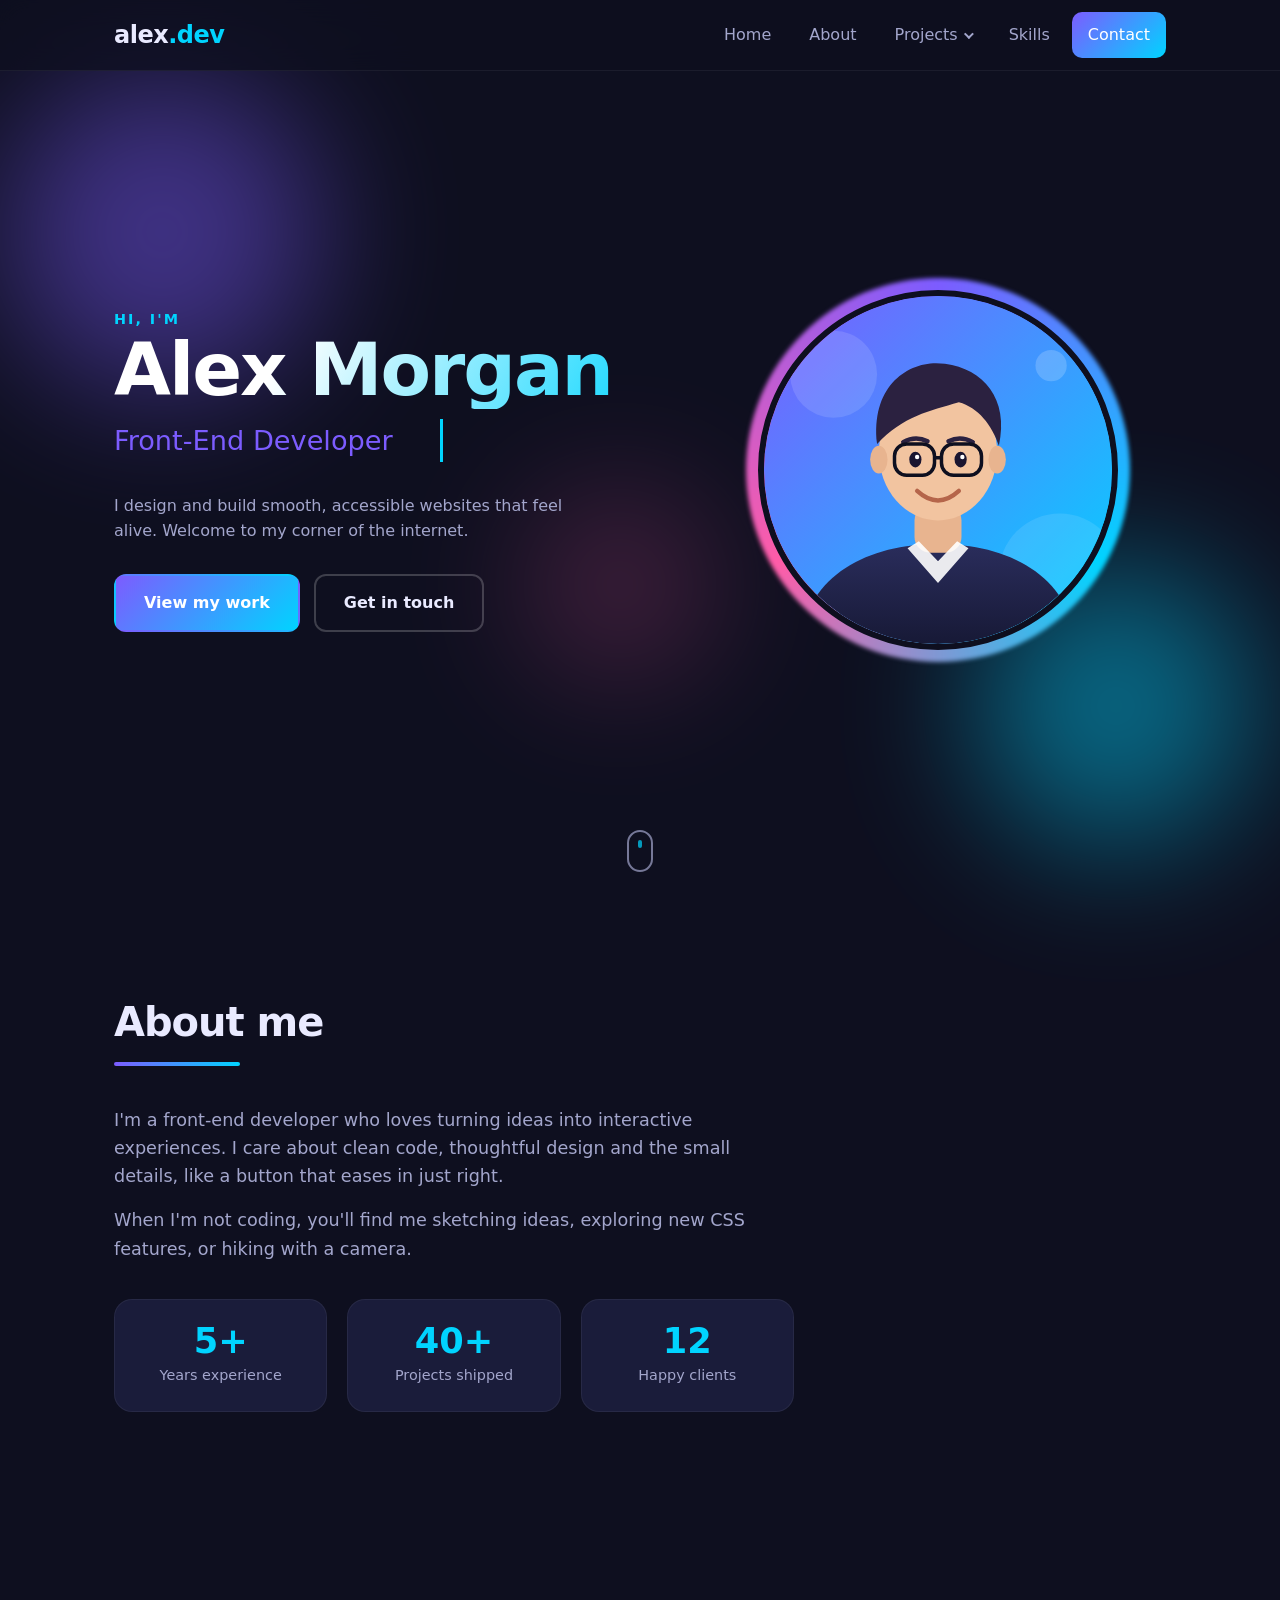
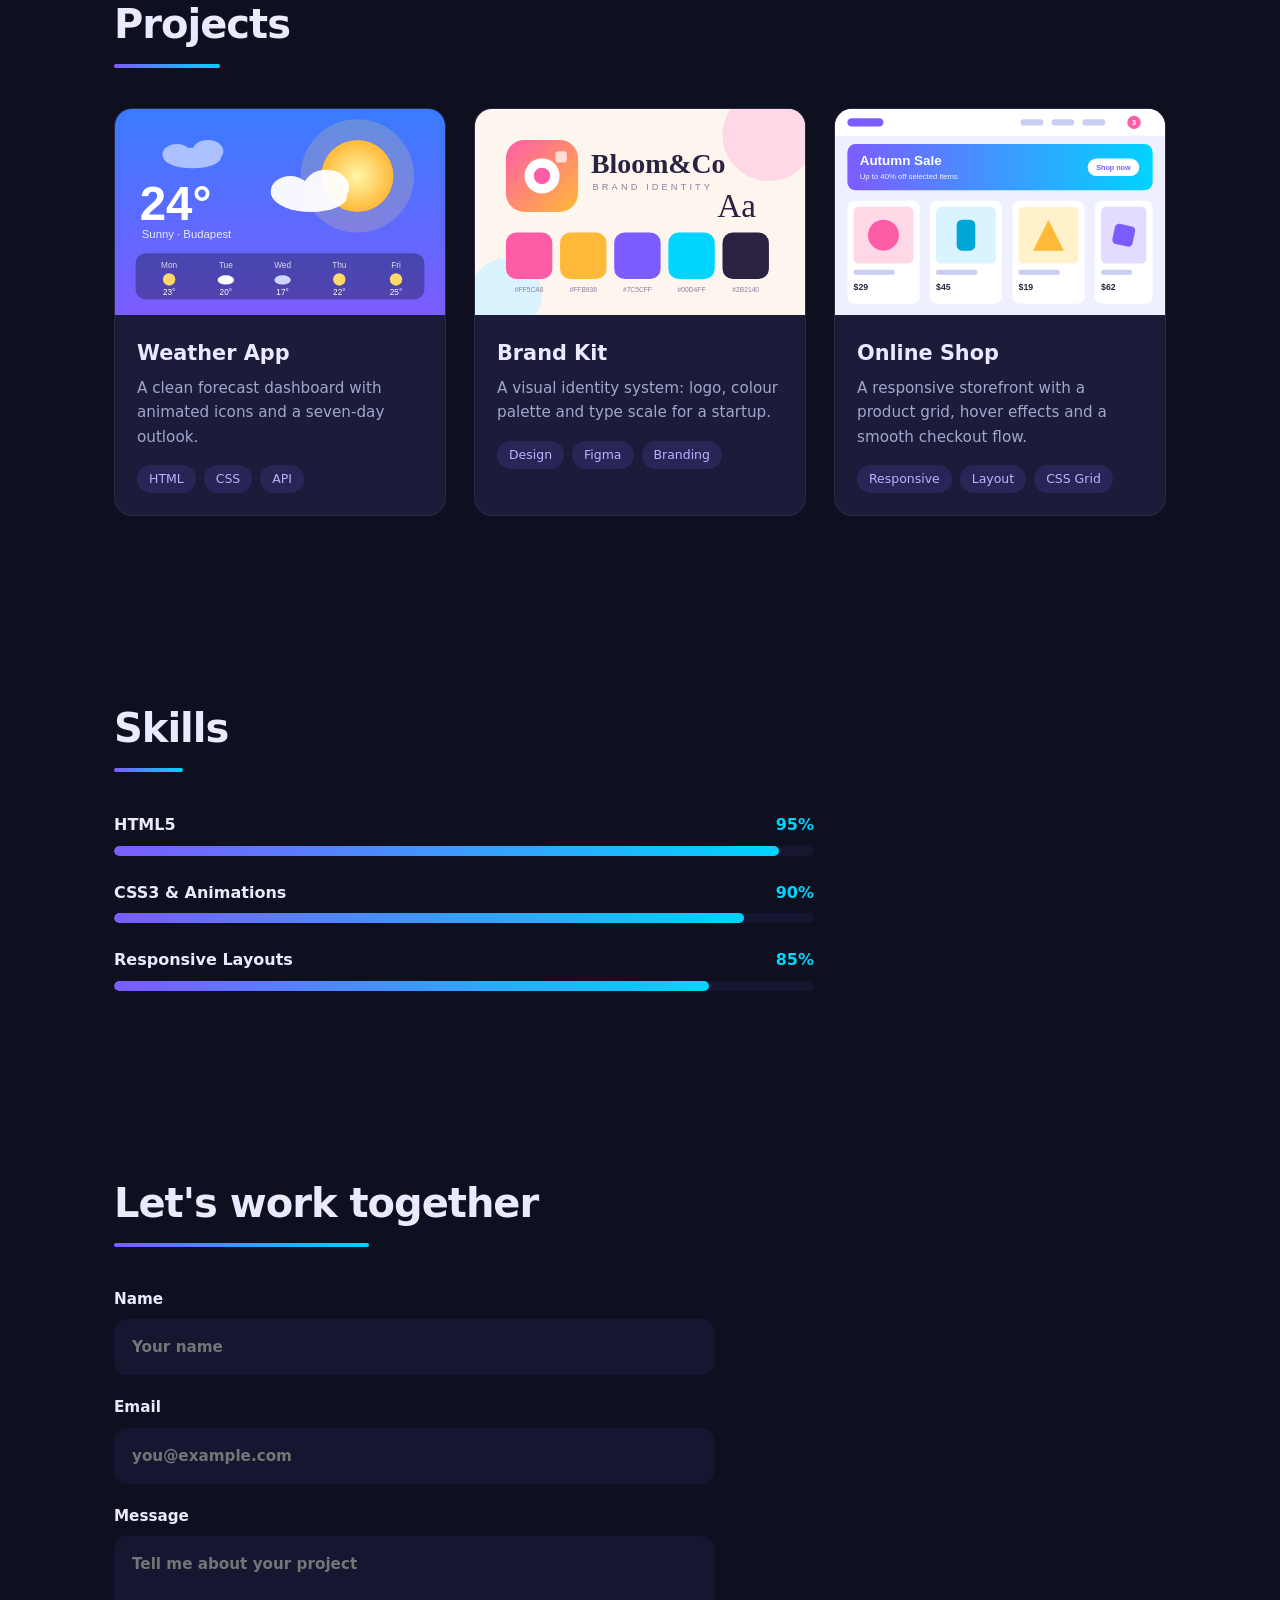
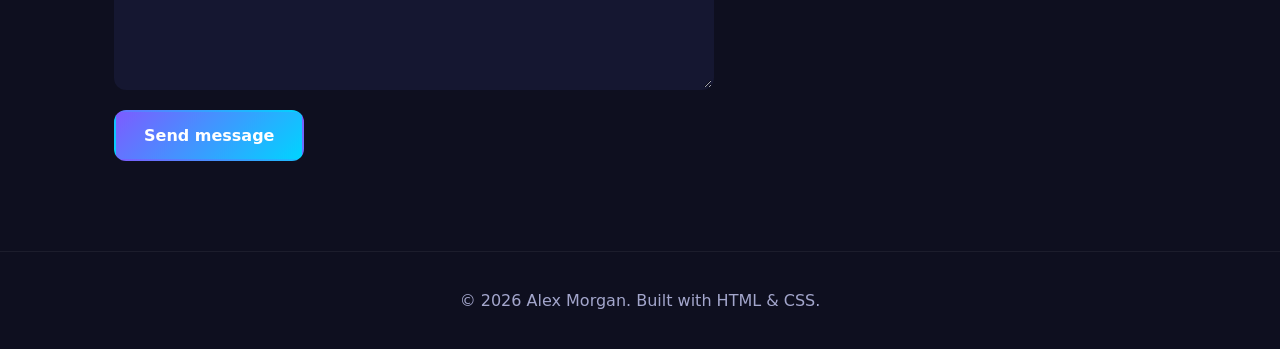
==== hackathoon_2026/index.html @ a3c5af73 "hackathon_2026" ====
<!DOCTYPE html>
<html lang="en">
<head>
  <meta charset="UTF-8">
  <meta name="viewport" content="width=device-width, initial-scale=1.0">
  <title>Alex Morgan | Portfolio</title>
  <meta name="description" content="Personal portfolio of Alex Morgan, front-end developer and designer.">
  <link rel="stylesheet" href="style.css">
</head>
<body>

  <!-- ===== NAVIGATION ===== -->
  <header class="site-header">
    <nav class="navbar" aria-label="Main navigation">
      <a href="#home" class="logo">alex<span>.dev</span></a>

      <!-- Mobile menu toggle (pure CSS, no JavaScript) -->
      <input type="checkbox" id="nav-toggle" class="nav-toggle" aria-label="Toggle menu">
      <label for="nav-toggle" class="burger" aria-hidden="true">
        <span></span><span></span><span></span>
      </label>

      <ul class="menu">
        <li><a href="#home">Home</a></li>
        <li><a href="#about">About</a></li>

        <!-- Dropdown -->
        <li class="dropdown">
          <a href="#projects" class="dropdown-toggle" aria-haspopup="true">Projects <span class="caret"></span></a>
          <ul class="submenu">
            <li><a href="#project-weather">Weather App</a></li>
            <li><a href="#project-brand">Brand Kit</a></li>
            <li><a href="#project-shop">Online Shop</a></li>
          </ul>
        </li>

        <li><a href="#skills">Skills</a></li>
        <li><a href="#contact" class="btn-nav">Contact</a></li>
      </ul>
    </nav>
  </header>

  <main>

    <!-- ===== HERO ===== -->
    <section id="home" class="hero">
      <div class="blob blob-1"></div>
      <div class="blob blob-2"></div>
      <div class="blob blob-3"></div>

      <div class="hero-text">
        <p class="hello">Hi, I'm</p>
        <h1>Alex Morgan</h1>
        <h2><span class="typing">Front-End Developer</span></h2>
        <p class="lead">I design and build smooth, accessible websites that feel alive. Welcome to my corner of the internet.</p>
        <div class="hero-buttons">
          <a href="#projects" class="btn btn-primary">View my work</a>
          <a href="#contact" class="btn btn-ghost">Get in touch</a>
        </div>
      </div>

      <div class="hero-image">
        <div class="ring"></div>
        <img src="[data-uri]" alt="Illustrated portrait of Alex Morgan" width="360" height="360">
      </div>

      <a href="#about" class="scroll-down" aria-label="Scroll to About section"><span></span></a>
    </section>

    <!-- ===== ABOUT ===== -->
    <section id="about" class="section">
      <h2 class="section-title reveal">About me</h2>
      <div class="about-grid">
        <div class="about-text reveal">
          <p>I'm a front-end developer who loves turning ideas into interactive experiences. I care about clean code, thoughtful design and the small details, like a button that eases in just right.</p>
          <p>When I'm not coding, you'll find me sketching ideas, exploring new CSS features, or hiking with a camera.</p>
          <ul class="facts">
            <li><strong>5+</strong><span>Years experience</span></li>
            <li><strong>40+</strong><span>Projects shipped</span></li>
            <li><strong>12</strong><span>Happy clients</span></li>
          </ul>
        </div>
      </div>
    </section>

    <!-- ===== PROJECTS ===== -->
    <section id="projects" class="section">
      <h2 class="section-title reveal">Projects</h2>
      <div class="cards">

        <article class="card reveal" id="project-weather">
          <div class="card-img">
            <img src="[data-uri]" alt="Weather app interface with sun and clouds" loading="lazy">
          </div>
          <div class="card-body">
            <h3>Weather App</h3>
            <p>A clean forecast dashboard with animated icons and a seven-day outlook.</p>
            <div class="tags"><span>HTML</span><span>CSS</span><span>API</span></div>
          </div>
        </article>

        <article class="card reveal" id="project-brand">
          <div class="card-img">
            <img src="[data-uri]" alt="Brand kit with colour swatches and logo shapes" loading="lazy">
          </div>
          <div class="card-body">
            <h3>Brand Kit</h3>
            <p>A visual identity system: logo, colour palette and type scale for a startup.</p>
            <div class="tags"><span>Design</span><span>Figma</span><span>Branding</span></div>
          </div>
        </article>

        <article class="card reveal" id="project-shop">
          <div class="card-img">
            <img src="[data-uri]" alt="Online shop product grid" loading="lazy">
          </div>
          <div class="card-body">
            <h3>Online Shop</h3>
            <p>A responsive storefront with a product grid, hover effects and a smooth checkout flow.</p>
            <div class="tags"><span>Responsive</span><span>Layout</span><span>CSS Grid</span></div>
          </div>
        </article>

      </div>
    </section>

    <!-- ===== SKILLS ===== -->
    <section id="skills" class="section">
      <h2 class="section-title reveal">Skills</h2>
      <div class="skills reveal">
        <div class="skill"><div class="skill-head"><span>HTML5</span><span>95%</span></div><div class="bar"><span style="--w:95%"></span></div></div>
        <div class="skill"><div class="skill-head"><span>CSS3 &amp; Animations</span><span>90%</span></div><div class="bar"><span style="--w:90%"></span></div></div>
        <div class="skill"><div class="skill-head"><span>Responsive Layouts</span><span>85%</span></div><div class="bar"><span style="--w:85%"></span></div></div>
      </div>
    </section>

    <!-- ===== CONTACT ===== -->
    <section id="contact" class="section">
      <h2 class="section-title reveal">Let's work together</h2>
      <form class="contact-form reveal" action="mailto:hello@example.com" method="post" enctype="text/plain">
        <label>Name<input type="text" name="name" placeholder="Your name" required></label>
        <label>Email<input type="email" name="email" placeholder="you@example.com" required></label>
        <label>Message<textarea name="message" rows="5" placeholder="Tell me about your project" required></textarea></label>
        <button type="submit" class="btn btn-primary">Send message</button>
      </form>
    </section>

  </main>

  <footer class="footer">
    <p>&copy; 2026 Alex Morgan. Built with HTML &amp; CSS.</p>
  </footer>

</body>
</html>
---- hackathoon_2026/style.css ----
/* =========================================================
   Animated Portfolio – style.css
   ========================================================= */

:root {
  --bg: #0e0f1f;
  --bg-soft: #151731;
  --card: #1a1c3a;
  --text: #e9eaff;
  --muted: #a3a6cc;
  --accent: #7c5cff;
  --accent-2: #00d4ff;
  --radius: 18px;
  --ease: cubic-bezier(.22, .8, .3, 1);
}

*, *::before, *::after { box-sizing: border-box; margin: 0; padding: 0; }

html { scroll-behavior: smooth; }

body {
  font-family: "Segoe UI", system-ui, -apple-system, Roboto, sans-serif;
  background: var(--bg);
  color: var(--text);
  line-height: 1.6;
  overflow-x: hidden;
}

img { max-width: 100%; display: block; }
a { color: inherit; text-decoration: none; }
ul { list-style: none; }

/* =========================================================
   NAVIGATION + DROPDOWN
   ========================================================= */
.site-header {
  position: fixed;
  inset: 0 0 auto 0;
  z-index: 100;
  background: rgba(14, 15, 31, .75);
  backdrop-filter: blur(14px);
  border-bottom: 1px solid rgba(255, 255, 255, .06);
  animation: slideDown .8s var(--ease) both;
}

.navbar {
  max-width: 1100px;
  margin: 0 auto;
  padding: 0 24px;
  height: 70px;
  display: flex;
  align-items: center;
  justify-content: space-between;
}

.logo { font-size: 1.5rem; font-weight: 700; letter-spacing: -.5px; }
.logo span { color: var(--accent-2); }

.menu { display: flex; align-items: center; gap: 6px; }

.menu > li > a {
  position: relative;
  display: flex;
  align-items: center;
  gap: 6px;
  padding: 10px 16px;
  border-radius: 10px;
  color: var(--muted);
  transition: color .3s, background .3s;
}

/* animated underline */
.menu > li > a:not(.btn-nav)::after {
  content: "";
  position: absolute;
  left: 16px; right: 16px; bottom: 6px;
  height: 2px;
  background: linear-gradient(90deg, var(--accent), var(--accent-2));
  transform: scaleX(0);
  transform-origin: left;
  transition: transform .35s var(--ease);
}
.menu > li > a:hover,
.menu > li:focus-within > a { color: var(--text); }
.menu > li > a:not(.btn-nav):hover::after,
.menu > li:focus-within > a:not(.btn-nav)::after { transform: scaleX(1); }

.btn-nav {
  background: linear-gradient(135deg, var(--accent), var(--accent-2));
  color: #fff !important;
  transition: transform .3s var(--ease), box-shadow .3s !important;
}
.btn-nav:hover { transform: translateY(-2px); box-shadow: 0 8px 22px rgba(124, 92, 255, .45); }

/* caret arrow */
.caret {
  width: 7px; height: 7px;
  border-right: 2px solid currentColor;
  border-bottom: 2px solid currentColor;
  transform: rotate(45deg) translateY(-2px);
  transition: transform .3s var(--ease);
}
.dropdown:hover .caret,
.dropdown:focus-within .caret { transform: rotate(225deg) translateY(-2px); }

/* the dropdown itself */
.dropdown { position: relative; }

.submenu {
  position: absolute;
  top: calc(100% + 8px);
  left: 0;
  min-width: 190px;
  padding: 8px;
  background: var(--card);
  border: 1px solid rgba(255, 255, 255, .08);
  border-radius: 14px;
  box-shadow: 0 20px 40px rgba(0, 0, 0, .45);
  opacity: 0;
  visibility: hidden;
  transform: translateY(12px) scale(.97);
  transform-origin: top left;
  transition: opacity .3s var(--ease), transform .3s var(--ease), visibility .3s;
}

/* invisible bridge so the menu doesn't close while moving the mouse */
.submenu::before {
  content: "";
  position: absolute;
  top: -12px; left: 0; right: 0; height: 12px;
}

.dropdown:hover .submenu,
.dropdown:focus-within .submenu {
  opacity: 1;
  visibility: visible;
  transform: translateY(0) scale(1);
}

.submenu a {
  display: block;
  padding: 10px 14px;
  border-radius: 8px;
  color: var(--muted);
  transition: background .25s, color .25s, padding-left .25s var(--ease);
}
.submenu a:hover { background: rgba(124, 92, 255, .18); color: #fff; padding-left: 22px; }

/* staggered item entrance */
.submenu li { opacity: 0; transform: translateX(-8px); transition: opacity .3s, transform .3s var(--ease); }
.dropdown:hover .submenu li,
.dropdown:focus-within .submenu li { opacity: 1; transform: none; }
.dropdown:hover .submenu li:nth-child(1), .dropdown:focus-within .submenu li:nth-child(1) { transition-delay: .05s; }
.dropdown:hover .submenu li:nth-child(2), .dropdown:focus-within .submenu li:nth-child(2) { transition-delay: .10s; }
.dropdown:hover .submenu li:nth-child(3), .dropdown:focus-within .submenu li:nth-child(3) { transition-delay: .15s; }

/* hamburger (mobile only) */
.nav-toggle { display: none; }
.burger { display: none; cursor: pointer; width: 28px; height: 20px; position: relative; }
.burger span {
  position: absolute; left: 0; width: 100%; height: 2px;
  background: var(--text); border-radius: 2px;
  transition: transform .35s var(--ease), opacity .25s, top .35s var(--ease);
}
.burger span:nth-child(1) { top: 0; }
.burger span:nth-child(2) { top: 9px; }
.burger span:nth-child(3) { top: 18px; }

/* =========================================================
   HERO
   ========================================================= */
.hero {
  position: relative;
  min-height: 100vh;
  max-width: 1100px;
  margin: 0 auto;
  padding: 120px 24px 80px;
  display: grid;
  grid-template-columns: 1.1fr .9fr;
  align-items: center;
  gap: 40px;
}

/* floating background blobs */
.blob {
  position: absolute;
  border-radius: 50%;
  filter: blur(70px);
  opacity: .45;
  z-index: -1;
  animation: float 9s ease-in-out infinite;
}
.blob-1 { width: 320px; height: 320px; background: var(--accent);   top: 8%;  left: -8%; }
.blob-2 { width: 280px; height: 280px; background: var(--accent-2); bottom: 6%; right: -6%; animation-delay: -3s; animation-duration: 11s; }
.blob-3 { width: 180px; height: 180px; background: #ff5ca8; top: 55%; left: 40%; animation-delay: -6s; opacity: .25; }

.hero-text > * { animation: fadeUp .9s var(--ease) both; }
.hello   { color: var(--accent-2); font-weight: 600; letter-spacing: 2px; text-transform: uppercase; font-size: .9rem; animation-delay: .2s; }
.hero h1 { font-size: clamp(2.8rem, 7vw, 4.6rem); line-height: 1.05; letter-spacing: -2px; animation-delay: .35s;
           background: linear-gradient(120deg, #fff 30%, var(--accent-2)); -webkit-background-clip: text; background-clip: text; color: transparent; }
.hero h2 { font-size: clamp(1.2rem, 3vw, 1.7rem); font-weight: 500; margin: 10px 0 18px; color: var(--accent); animation-delay: .5s; }
.lead    { color: var(--muted); max-width: 480px; animation-delay: .65s; }
.hero-buttons { display: flex; gap: 14px; margin-top: 30px; flex-wrap: wrap; animation-delay: .8s; }

/* typing effect */
.typing {
  display: inline-block;
  overflow: hidden;
  white-space: nowrap;
  width: 0;
  border-right: 3px solid var(--accent-2);
  animation:
    typing 2.6s steps(19) .9s forwards,
    blink .8s step-end infinite;
}

/* buttons */
.btn {
  display: inline-block;
  padding: 14px 28px;
  border-radius: 12px;
  font-weight: 600;
  border: 2px solid transparent;
  cursor: pointer;
  font-size: 1rem;
  font-family: inherit;
  transition: transform .3s var(--ease), box-shadow .3s, background .3s, border-color .3s;
}
.btn:hover { transform: translateY(-4px); }
.btn:active { transform: translateY(-1px) scale(.98); }
.btn-primary { background: linear-gradient(135deg, var(--accent), var(--accent-2)); color: #fff; }
.btn-primary:hover { box-shadow: 0 14px 30px rgba(124, 92, 255, .5); }
.btn-ghost { border-color: rgba(255, 255, 255, .2); color: var(--text); }
.btn-ghost:hover { border-color: var(--accent-2); background: rgba(0, 212, 255, .08); }

/* avatar with spinning ring */
.hero-image {
  position: relative;
  justify-self: center;
  width: min(360px, 80vw);
  aspect-ratio: 1;
  animation: fadeIn 1.2s .5s both, float 6s ease-in-out infinite;
}
.hero-image img {
  position: relative;
  width: 100%; height: 100%;
  border-radius: 50%;
  object-fit: cover;
  border: 6px solid var(--bg);
}
.ring {
  position: absolute;
  inset: -12px;
  border-radius: 50%;
  background: conic-gradient(var(--accent), var(--accent-2), #ff5ca8, var(--accent));
  animation: spin 8s linear infinite;
  filter: blur(2px);
}

/* scroll-down mouse */
.scroll-down {
  position: absolute;
  bottom: 28px; left: 50%;
  width: 26px; height: 42px;
  margin-left: -13px;
  border: 2px solid var(--muted);
  border-radius: 14px;
  opacity: .7;
}
.scroll-down span {
  position: absolute;
  top: 8px; left: 50%;
  width: 4px; height: 8px;
  margin-left: -2px;
  border-radius: 2px;
  background: var(--accent-2);
  animation: wheel 1.6s ease-in-out infinite;
}

/* =========================================================
   SECTIONS
   ========================================================= */
.section {
  max-width: 1100px;
  margin: 0 auto;
  padding: 90px 24px;
  scroll-margin-top: 60px;
}

.section-title {
  font-size: clamp(1.8rem, 4vw, 2.5rem);
  margin-bottom: 40px;
  letter-spacing: -1px;
  position: relative;
  display: inline-block;
}
.section-title::after {
  content: "";
  display: block;
  width: 60%; height: 4px;
  margin-top: 8px;
  border-radius: 4px;
  background: linear-gradient(90deg, var(--accent), var(--accent-2));
}

/* About */
.about-text { max-width: 680px; color: var(--muted); font-size: 1.1rem; }
.about-text p + p { margin-top: 16px; }

.facts { display: flex; gap: 20px; flex-wrap: wrap; margin-top: 36px; }
.facts li {
  flex: 1 1 150px;
  padding: 22px;
  text-align: center;
  background: var(--card);
  border-radius: var(--radius);
  border: 1px solid rgba(255, 255, 255, .06);
  transition: transform .35s var(--ease), border-color .35s, box-shadow .35s;
}
.facts li:hover { transform: translateY(-8px); border-color: var(--accent); box-shadow: 0 14px 30px rgba(124, 92, 255, .25); }
.facts strong { display: block; font-size: 2.2rem; color: var(--accent-2); line-height: 1.1; }
.facts span { color: var(--muted); font-size: .9rem; }

/* Project cards */
.cards { display: grid; grid-template-columns: repeat(auto-fit, minmax(290px, 1fr)); gap: 28px; }

.card {
  background: var(--card);
  border-radius: var(--radius);
  overflow: hidden;
  border: 1px solid rgba(255, 255, 255, .06);
  scroll-margin-top: 100px;
  transition: transform .45s var(--ease), box-shadow .45s, border-color .45s;
}
.card:hover,
.card:target {
  transform: translateY(-10px);
  border-color: var(--accent);
  box-shadow: 0 24px 50px rgba(0, 0, 0, .5), 0 0 0 1px var(--accent);
}
.card-img { position: relative; overflow: hidden; aspect-ratio: 16 / 10; }
.card-img img { width: 100%; height: 100%; object-fit: cover; transition: transform .8s var(--ease); }
.card:hover .card-img img { transform: scale(1.1) rotate(1deg); }
.card-img::after {
  content: "";
  position: absolute; inset: 0;
  background: linear-gradient(to top, rgba(14, 15, 31, .7), transparent 60%);
  opacity: 0;
  transition: opacity .4s;
}
.card:hover .card-img::after { opacity: 1; }

.card-body { padding: 22px; }
.card-body h3 { font-size: 1.3rem; margin-bottom: 6px; }
.card-body p { color: var(--muted); font-size: .95rem; }

.tags { display: flex; flex-wrap: wrap; gap: 8px; margin-top: 16px; }
.tags span {
  padding: 4px 12px;
  font-size: .78rem;
  border-radius: 999px;
  background: rgba(124, 92, 255, .15);
  color: #bfb0ff;
  transition: background .3s, transform .3s var(--ease);
}
.card:hover .tags span { background: rgba(0, 212, 255, .15); color: #8eeaff; }
.tags span:hover { transform: scale(1.1); }

/* Skills */
.skills { max-width: 700px; display: grid; gap: 24px; }
.skill-head { display: flex; justify-content: space-between; margin-bottom: 8px; font-weight: 600; }
.skill-head span:last-child { color: var(--accent-2); }
.bar { height: 10px; background: var(--bg-soft); border-radius: 10px; overflow: hidden; }
.bar span {
  display: block;
  height: 100%;
  width: var(--w);
  border-radius: 10px;
  background: linear-gradient(90deg, var(--accent), var(--accent-2));
  transform-origin: left;
  animation: grow 1.6s var(--ease) .3s both;
}

/* Contact */
.contact-form { max-width: 600px; display: grid; gap: 20px; }
.contact-form label { display: grid; gap: 8px; font-weight: 600; font-size: .95rem; }
.contact-form input,
.contact-form textarea {
  width: 100%;
  padding: 14px 16px;
  font: inherit;
  color: var(--text);
  background: var(--bg-soft);
  border: 2px solid transparent;
  border-radius: 12px;
  outline: none;
  resize: vertical;
  transition: border-color .3s, box-shadow .3s, transform .3s var(--ease);
}
.contact-form input:focus,
.contact-form textarea:focus {
  border-color: var(--accent);
  box-shadow: 0 0 0 4px rgba(124, 92, 255, .2);
  transform: translateY(-2px);
}
.contact-form .btn { justify-self: start; }

/* Footer */
.footer { text-align: center; padding: 36px 24px; color: var(--muted); border-top: 1px solid rgba(255, 255, 255, .06); }

/* =========================================================
   SCROLL REVEAL
   Fallback: fades up on load. Modern browsers: on scroll.
   ========================================================= */
.reveal { animation: fadeUp .9s var(--ease) both; }

@supports (animation-timeline: view()) {
  .reveal {
    animation: fadeUp linear both;
    animation-timeline: view();
    animation-range: entry 5% cover 28%;
  }
  .bar span {
    animation: grow linear both;
    animation-timeline: view();
    animation-range: entry 10% cover 40%;
  }
}

/* =========================================================
   KEYFRAMES
   ========================================================= */
@keyframes fadeUp   { from { opacity: 0; transform: translateY(40px); } to { opacity: 1; transform: none; } }
@keyframes fadeIn   { from { opacity: 0; } to { opacity: 1; } }
@keyframes slideDown{ from { transform: translateY(-100%); } to { transform: none; } }
@keyframes float    { 0%, 100% { transform: translateY(0); } 50% { transform: translateY(-22px); } }
@keyframes spin     { to { transform: rotate(360deg); } }
@keyframes typing   { to { width: 19ch; } }
@keyframes blink    { 50% { border-color: transparent; } }
@keyframes grow     { from { transform: scaleX(0); } to { transform: scaleX(1); } }
@keyframes wheel    { 0% { opacity: 0; transform: translateY(0); } 30% { opacity: 1; } 100% { opacity: 0; transform: translateY(16px); } }

/* =========================================================
   RESPONSIVE
   ========================================================= */
@media (max-width: 820px) {
  .hero { grid-template-columns: 1fr; text-align: center; padding-top: 110px; }
  .hero-text { order: 2; }
  .hero-image { order: 1; width: min(260px, 65vw); }
  .lead { margin-inline: auto; }
  .hero-buttons { justify-content: center; }
  .typing { max-width: 100%; }
}

@media (max-width: 760px) {
  .burger { display: block; }

  .menu {
    position: absolute;
    top: 70px; left: 0; right: 0;
    flex-direction: column;
    align-items: stretch;
    gap: 0;
    padding: 0 24px;
    background: rgba(14, 15, 31, .97);
    max-height: 0;
    overflow: hidden;
    transition: max-height .5s var(--ease), padding .5s var(--ease);
  }
  .nav-toggle:checked ~ .menu { max-height: 520px; padding: 12px 24px 24px; }

  .menu > li > a { padding: 14px 8px; }
  .btn-nav { justify-content: center; margin-top: 10px; }

  /* dropdown becomes an always-open nested list */
  .submenu {
    position: static;
    opacity: 1; visibility: visible; transform: none;
    box-shadow: none; border: 0; background: transparent;
    padding: 0 0 0 16px;
  }
  .submenu li { opacity: 1; transform: none; }
  .caret { display: none; }

  /* hamburger -> X */
  .nav-toggle:checked ~ .burger span:nth-child(1) { top: 9px; transform: rotate(45deg); }
  .nav-toggle:checked ~ .burger span:nth-child(2) { opacity: 0; }
  .nav-toggle:checked ~ .burger span:nth-child(3) { top: 9px; transform: rotate(-45deg); }
}

/* respect users who prefer less motion */
@media (prefers-reduced-motion: reduce) {
  *, *::before, *::after {
    animation-duration: .01ms !important;
    animation-iteration-count: 1 !important;
    transition-duration: .01ms !important;
    scroll-behavior: auto !important;
  }
  .typing { width: 19ch; }
}
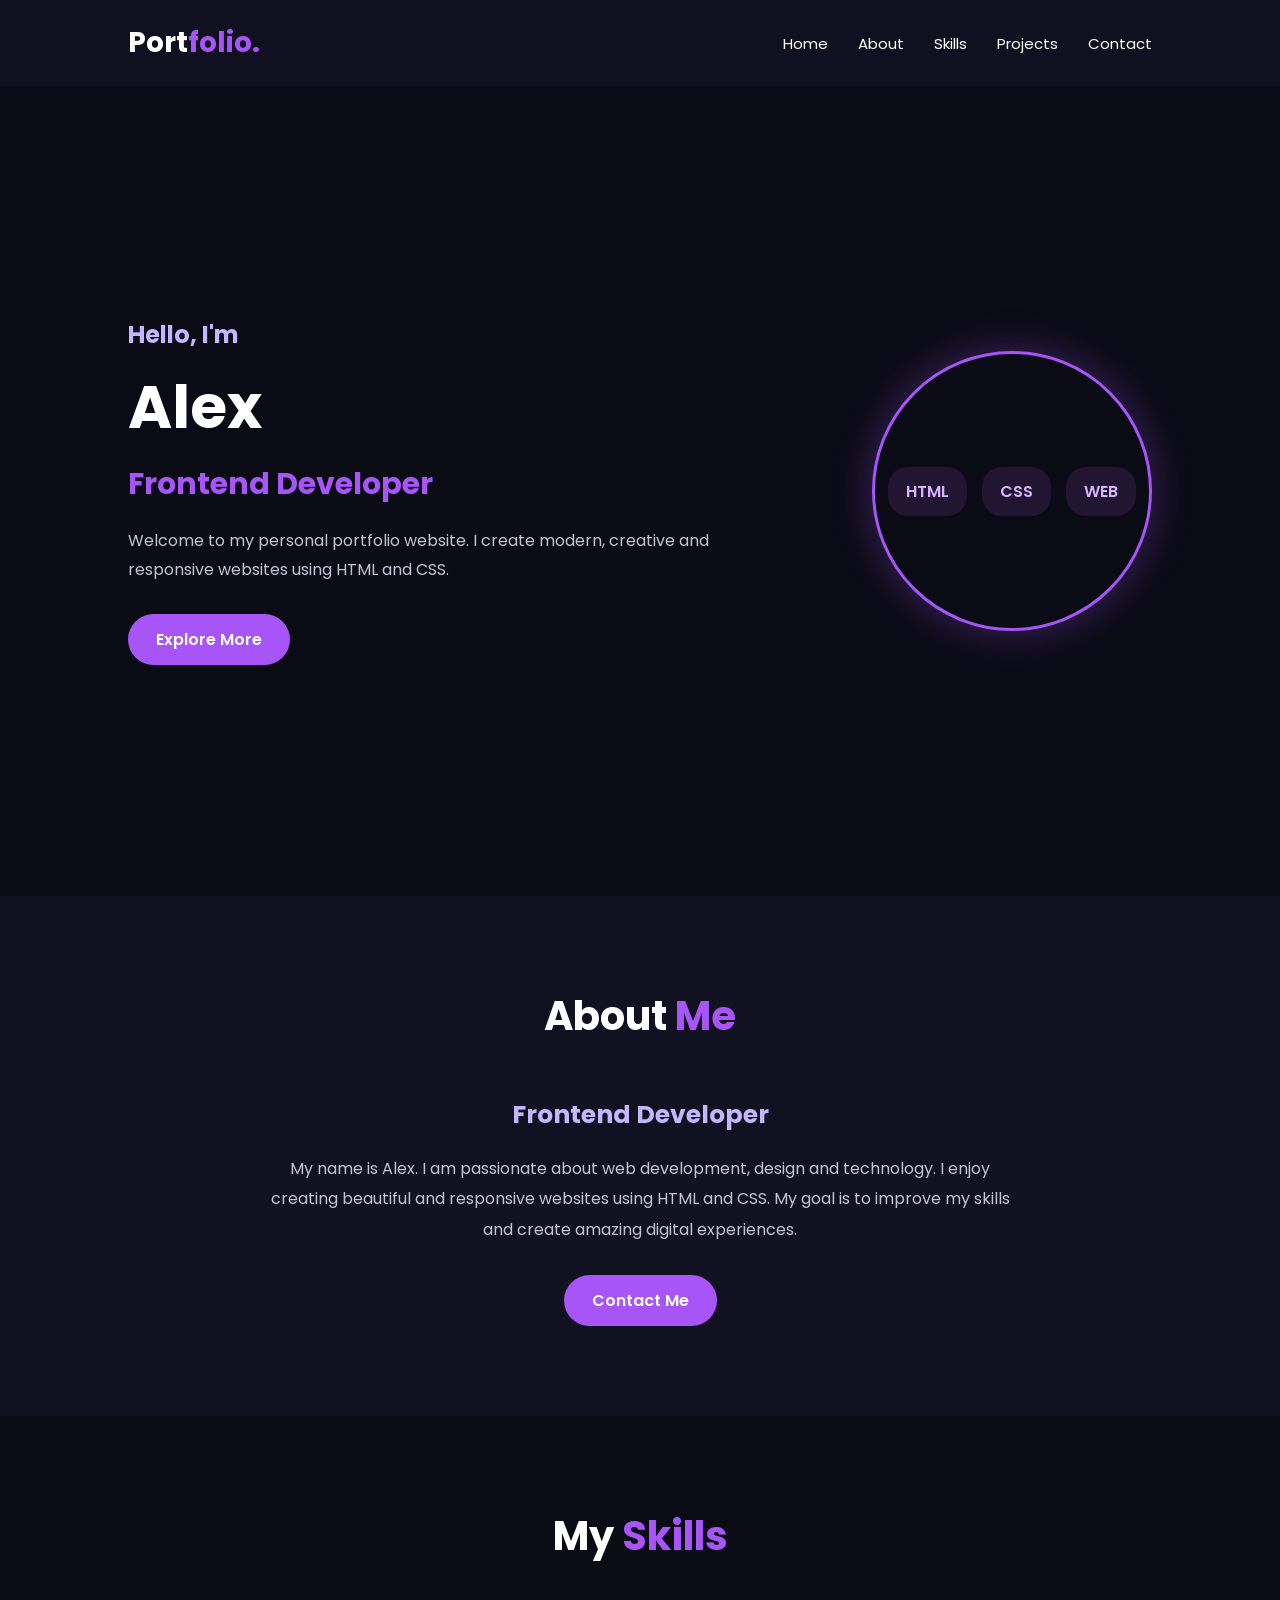
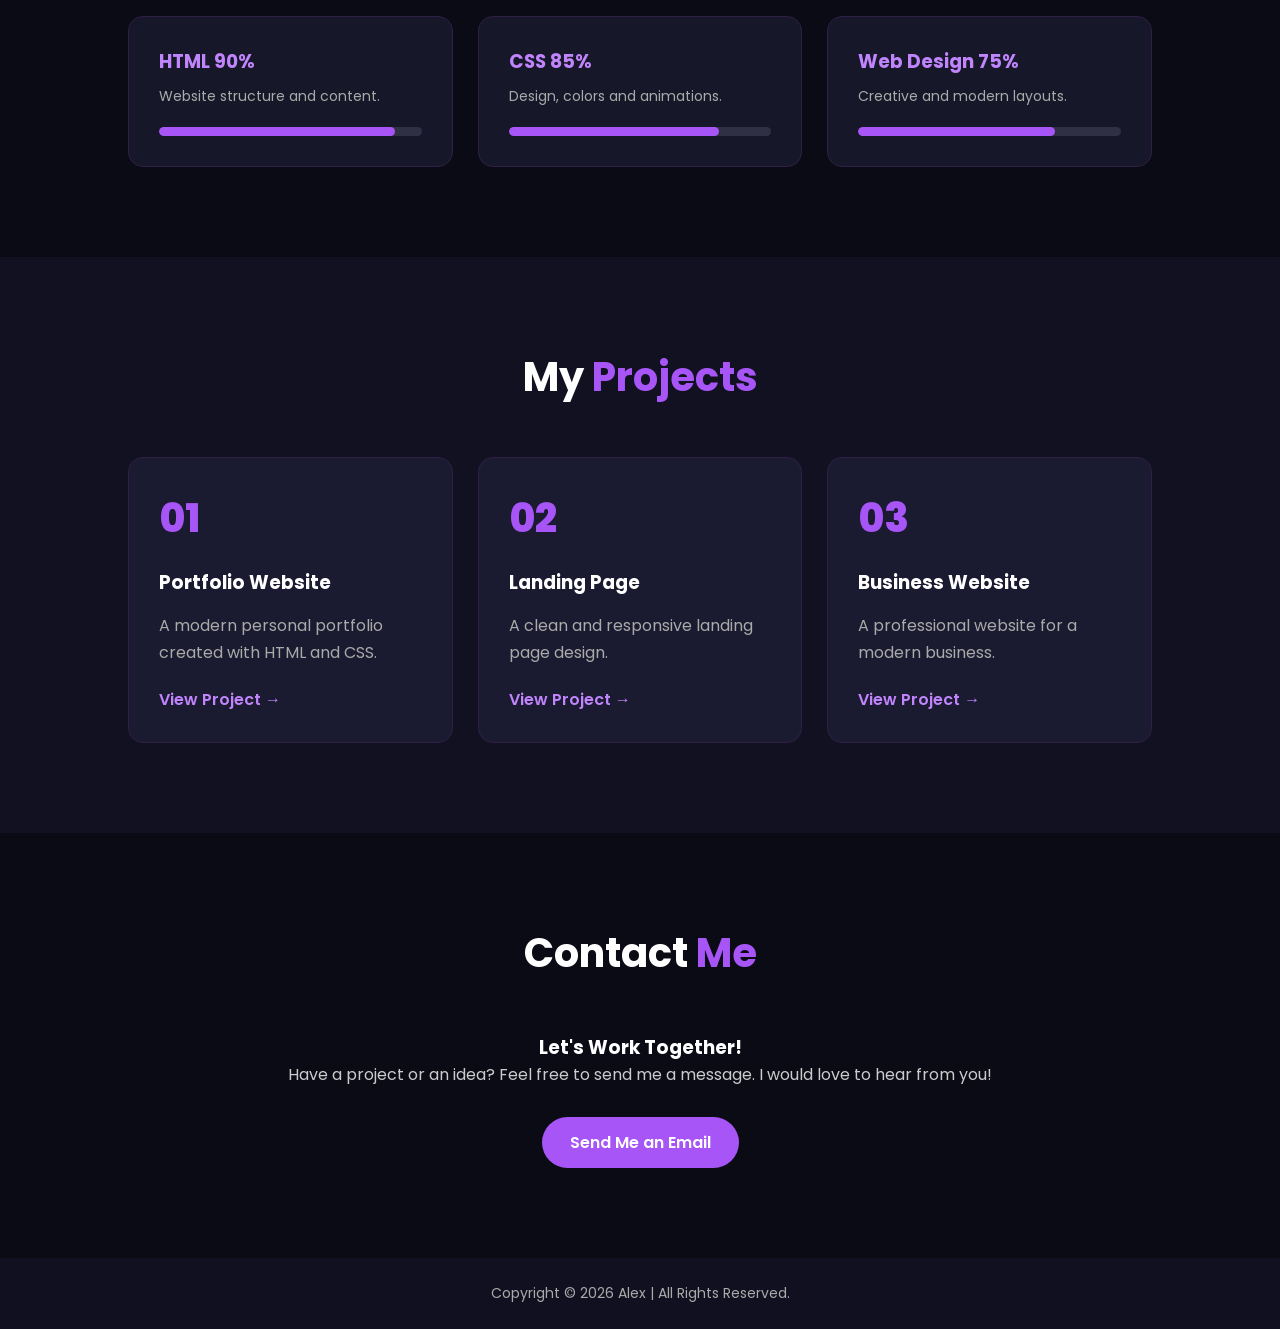
==== commit d92996a1: "PersonalProject" ====
--- a/hackathoon_2026/index.html
+++ b/hackathoon_2026/index.html
@@ -1,155 +1,190 @@
+
 <!DOCTYPE html>
 <html lang="en">
 <head>
-  <meta charset="UTF-8">
-  <meta name="viewport" content="width=device-width, initial-scale=1.0">
-  <title>Alex Morgan | Portfolio</title>
-  <meta name="description" content="Personal portfolio of Alex Morgan, front-end developer and designer.">
-  <link rel="stylesheet" href="style.css">
+    <meta charset="UTF-8">
+    <meta name="viewport" content="width=device-width, initial-scale=1.0">
+    <title>Alex | My Portfolio</title>
+    <link rel="stylesheet" href="style.css">
 </head>
 <body>
 
-  <!-- ===== NAVIGATION ===== -->
-  <header class="site-header">
-    <nav class="navbar" aria-label="Main navigation">
-      <a href="#home" class="logo">alex<span>.dev</span></a>
+    <!-- NAVBAR -->
+    <header>
+        <nav class="navbar">
+            <h2 class="logo">Port<span>folio.</span></h2>
 
-      <!-- Mobile menu toggle (pure CSS, no JavaScript) -->
-      <input type="checkbox" id="nav-toggle" class="nav-toggle" aria-label="Toggle menu">
-      <label for="nav-toggle" class="burger" aria-hidden="true">
-        <span></span><span></span><span></span>
-      </label>
+            <ul>
+                <li><a href="#home">Home</a></li>
+                <li><a href="#about">About</a></li>
+                <li><a href="#skills">Skills</a></li>
+                <li><a href="#projects">Projects</a></li>
+                <li><a href="#contact">Contact</a></li>
+            </ul>
+        </nav>
+    </header>
 
-      <ul class="menu">
-        <li><a href="#home">Home</a></li>
-        <li><a href="#about">About</a></li>
+    <!-- HOME -->
+    <section class="home" id="home">
 
-        <!-- Dropdown -->
-        <li class="dropdown">
-          <a href="#projects" class="dropdown-toggle" aria-haspopup="true">Projects <span class="caret"></span></a>
-          <ul class="submenu">
-            <li><a href="#project-weather">Weather App</a></li>
-            <li><a href="#project-brand">Brand Kit</a></li>
-            <li><a href="#project-shop">Online Shop</a></li>
-          </ul>
-        </li>
+        <div class="home-content">
+            <h3>Hello, I'm</h3>
+            <h1>Alex</h1>
+            <h2>Frontend Developer</h2>
 
-        <li><a href="#skills">Skills</a></li>
-        <li><a href="#contact" class="btn-nav">Contact</a></li>
-      </ul>
-    </nav>
-  </header>
+            <p>
+                Welcome to my personal portfolio website.
+                I create modern, creative and responsive
+                websites using HTML and CSS.
+            </p>
 
-  <main>
+            <a href="#about" class="btn">Explore More</a>
+        </div>
 
-    <!-- ===== HERO ===== -->
-    <section id="home" class="hero">
-      <div class="blob blob-1"></div>
-      <div class="blob blob-2"></div>
-      <div class="blob blob-3"></div>
+        <div class="circle">
+            <span>HTML</span>
+            <span>CSS</span>
+            <span>WEB</span>
+        </div>
 
-      <div class="hero-text">
-        <p class="hello">Hi, I'm</p>
-        <h1>Alex Morgan</h1>
-        <h2><span class="typing">Front-End Developer</span></h2>
-        <p class="lead">I design and build smooth, accessible websites that feel alive. Welcome to my corner of the internet.</p>
-        <div class="hero-buttons">
-          <a href="#projects" class="btn btn-primary">View my work</a>
-          <a href="#contact" class="btn btn-ghost">Get in touch</a>
-        </div>
-      </div>
-
-      <div class="hero-image">
-        <div class="ring"></div>
-        <img src="[data-uri]" alt="Illustrated portrait of Alex Morgan" width="360" height="360">
-      </div>
-
-      <a href="#about" class="scroll-down" aria-label="Scroll to About section"><span></span></a>
     </section>
 
-    <!-- ===== ABOUT ===== -->
-    <section id="about" class="section">
-      <h2 class="section-title reveal">About me</h2>
-      <div class="about-grid">
-        <div class="about-text reveal">
-          <p>I'm a front-end developer who loves turning ideas into interactive experiences. I care about clean code, thoughtful design and the small details, like a button that eases in just right.</p>
-          <p>When I'm not coding, you'll find me sketching ideas, exploring new CSS features, or hiking with a camera.</p>
-          <ul class="facts">
-            <li><strong>5+</strong><span>Years experience</span></li>
-            <li><strong>40+</strong><span>Projects shipped</span></li>
-            <li><strong>12</strong><span>Happy clients</span></li>
-          </ul>
+    <!-- ABOUT -->
+    <section class="about" id="about">
+
+        <h2 class="heading">About <span>Me</span></h2>
+
+        <div class="about-content">
+            <h3>Frontend Developer</h3>
+
+            <p>
+                My name is Alex. I am passionate about
+                web development, design and technology.
+                I enjoy creating beautiful and responsive
+                websites using HTML and CSS.
+
+                My goal is to improve my skills and create
+                amazing digital experiences.
+            </p>
+
+            <a href="#contact" class="btn">Contact Me</a>
         </div>
-      </div>
+
     </section>
 
-    <!-- ===== PROJECTS ===== -->
-    <section id="projects" class="section">
-      <h2 class="section-title reveal">Projects</h2>
-      <div class="cards">
+    <!-- SKILLS -->
+    <section class="skills" id="skills">
 
-        <article class="card reveal" id="project-weather">
-          <div class="card-img">
-            <img src="[data-uri]" alt="Weather app interface with sun and clouds" loading="lazy">
-          </div>
-          <div class="card-body">
-            <h3>Weather App</h3>
-            <p>A clean forecast dashboard with animated icons and a seven-day outlook.</p>
-            <div class="tags"><span>HTML</span><span>CSS</span><span>API</span></div>
-          </div>
-        </article>
+        <h2 class="heading">My <span>Skills</span></h2>
 
-        <article class="card reveal" id="project-brand">
-          <div class="card-img">
-            <img src="[data-uri]" alt="Brand kit with colour swatches and logo shapes" loading="lazy">
-          </div>
-          <div class="card-body">
-            <h3>Brand Kit</h3>
-            <p>A visual identity system: logo, colour palette and type scale for a startup.</p>
-            <div class="tags"><span>Design</span><span>Figma</span><span>Branding</span></div>
-          </div>
-        </article>
+        <div class="skills-container">
 
-        <article class="card reveal" id="project-shop">
-          <div class="card-img">
-            <img src="[data-uri]" alt="Online shop product grid" loading="lazy">
-          </div>
-          <div class="card-body">
-            <h3>Online Shop</h3>
-            <p>A responsive storefront with a product grid, hover effects and a smooth checkout flow.</p>
-            <div class="tags"><span>Responsive</span><span>Layout</span><span>CSS Grid</span></div>
-          </div>
-        </article>
+            <div class="skill-box">
+                <h3>HTML <span>90%</span></h3>
+                <p>Website structure and content.</p>
 
-      </div>
+                <div class="progress">
+                    <div class="html"></div>
+                </div>
+            </div>
+
+            <div class="skill-box">
+                <h3>CSS <span>85%</span></h3>
+                <p>Design, colors and animations.</p>
+
+                <div class="progress">
+                    <div class="css"></div>
+                </div>
+            </div>
+
+            <div class="skill-box">
+                <h3>Web Design <span>75%</span></h3>
+                <p>Creative and modern layouts.</p>
+
+                <div class="progress">
+                    <div class="design"></div>
+                </div>
+            </div>
+
+        </div>
+
     </section>
 
-    <!-- ===== SKILLS ===== -->
-    <section id="skills" class="section">
-      <h2 class="section-title reveal">Skills</h2>
-      <div class="skills reveal">
-        <div class="skill"><div class="skill-head"><span>HTML5</span><span>95%</span></div><div class="bar"><span style="--w:95%"></span></div></div>
-        <div class="skill"><div class="skill-head"><span>CSS3 &amp; Animations</span><span>90%</span></div><div class="bar"><span style="--w:90%"></span></div></div>
-        <div class="skill"><div class="skill-head"><span>Responsive Layouts</span><span>85%</span></div><div class="bar"><span style="--w:85%"></span></div></div>
-      </div>
+    <!-- PROJECTS -->
+    <section class="projects" id="projects">
+
+        <h2 class="heading">My <span>Projects</span></h2>
+
+        <div class="projects-container">
+
+            <div class="project-box">
+                <div class="project-icon">01</div>
+                <h3>Portfolio Website</h3>
+
+                <p>
+                    A modern personal portfolio
+                    created with HTML and CSS.
+                </p>
+
+                <a href="#home">View Project →</a>
+            </div>
+
+            <div class="project-box">
+                <div class="project-icon">02</div>
+                <h3>Landing Page</h3>
+
+                <p>
+                    A clean and responsive
+                    landing page design.
+                </p>
+
+                <a href="#home">View Project →</a>
+            </div>
+
+            <div class="project-box">
+                <div class="project-icon">03</div>
+                <h3>Business Website</h3>
+
+                <p>
+                    A professional website
+                    for a modern business.
+                </p>
+
+                <a href="#home">View Project →</a>
+            </div>
+
+        </div>
+
     </section>
 
-    <!-- ===== CONTACT ===== -->
-    <section id="contact" class="section">
-      <h2 class="section-title reveal">Let's work together</h2>
-      <form class="contact-form reveal" action="mailto:hello@example.com" method="post" enctype="text/plain">
-        <label>Name<input type="text" name="name" placeholder="Your name" required></label>
-        <label>Email<input type="email" name="email" placeholder="you@example.com" required></label>
-        <label>Message<textarea name="message" rows="5" placeholder="Tell me about your project" required></textarea></label>
-        <button type="submit" class="btn btn-primary">Send message</button>
-      </form>
+    <!-- CONTACT -->
+    <section class="contact" id="contact">
+
+        <h2 class="heading">Contact <span>Me</span></h2>
+
+        <div class="contact-content">
+
+            <h3>Let's Work Together!</h3>
+
+            <p>
+                Have a project or an idea?
+                Feel free to send me a message.
+                I would love to hear from you!
+            </p>
+
+            <a href="mailto:alex@email.com?subject=Portfolio%20Contact&body=Hello%20Alex,%0A%0AI%20would%20like%20to%20contact%20you.%0A%0AMessage:%0A%0ABest%20regards,"
+               class="btn">
+                Send Me an Email
+            </a>
+
+        </div>
+
     </section>
 
-  </main>
-
-  <footer class="footer">
-    <p>&copy; 2026 Alex Morgan. Built with HTML &amp; CSS.</p>
-  </footer>
+    <!-- FOOTER -->
+    <footer>
+        <p>Copyright © 2026 Alex | All Rights Reserved.</p>
+    </footer>
 
 </body>
-</html>+</html>
--- a/hackathoon_2026/style.css
+++ b/hackathoon_2026/style.css
@@ -1,500 +1,368 @@
-/* =========================================================
-   Animated Portfolio – style.css
-   ========================================================= */
-
-:root {
-  --bg: #0e0f1f;
-  --bg-soft: #151731;
-  --card: #1a1c3a;
-  --text: #e9eaff;
-  --muted: #a3a6cc;
-  --accent: #7c5cff;
-  --accent-2: #00d4ff;
-  --radius: 18px;
-  --ease: cubic-bezier(.22, .8, .3, 1);
-}
-
-*, *::before, *::after { box-sizing: border-box; margin: 0; padding: 0; }
-
-html { scroll-behavior: smooth; }
+
+@import url('https://fonts.googleapis.com/css2?family=Poppins:wght@300;400;500;600;700;800&display=swap');
+
+* {
+    margin: 0;
+    padding: 0;
+    box-sizing: border-box;
+    scroll-behavior: smooth;
+}
 
 body {
-  font-family: "Segoe UI", system-ui, -apple-system, Roboto, sans-serif;
-  background: var(--bg);
-  color: var(--text);
-  line-height: 1.6;
-  overflow-x: hidden;
-}
-
-img { max-width: 100%; display: block; }
-a { color: inherit; text-decoration: none; }
-ul { list-style: none; }
-
-/* =========================================================
-   NAVIGATION + DROPDOWN
-   ========================================================= */
-.site-header {
-  position: fixed;
-  inset: 0 0 auto 0;
-  z-index: 100;
-  background: rgba(14, 15, 31, .75);
-  backdrop-filter: blur(14px);
-  border-bottom: 1px solid rgba(255, 255, 255, .06);
-  animation: slideDown .8s var(--ease) both;
+    font-family: 'Poppins', sans-serif;
+    background: #0b0b16;
+    color: white;
+}
+
+html {
+    scroll-padding-top: 90px;
+}
+
+/* NAVBAR */
+
+header {
+    width: 100%;
+    background: #101020;
+    position: sticky;
+    top: 0;
+    z-index: 100;
 }
 
 .navbar {
-  max-width: 1100px;
-  margin: 0 auto;
-  padding: 0 24px;
-  height: 70px;
-  display: flex;
-  align-items: center;
-  justify-content: space-between;
-}
-
-.logo { font-size: 1.5rem; font-weight: 700; letter-spacing: -.5px; }
-.logo span { color: var(--accent-2); }
-
-.menu { display: flex; align-items: center; gap: 6px; }
-
-.menu > li > a {
-  position: relative;
-  display: flex;
-  align-items: center;
-  gap: 6px;
-  padding: 10px 16px;
-  border-radius: 10px;
-  color: var(--muted);
-  transition: color .3s, background .3s;
-}
-
-/* animated underline */
-.menu > li > a:not(.btn-nav)::after {
-  content: "";
-  position: absolute;
-  left: 16px; right: 16px; bottom: 6px;
-  height: 2px;
-  background: linear-gradient(90deg, var(--accent), var(--accent-2));
-  transform: scaleX(0);
-  transform-origin: left;
-  transition: transform .35s var(--ease);
-}
-.menu > li > a:hover,
-.menu > li:focus-within > a { color: var(--text); }
-.menu > li > a:not(.btn-nav):hover::after,
-.menu > li:focus-within > a:not(.btn-nav)::after { transform: scaleX(1); }
-
-.btn-nav {
-  background: linear-gradient(135deg, var(--accent), var(--accent-2));
-  color: #fff !important;
-  transition: transform .3s var(--ease), box-shadow .3s !important;
-}
-.btn-nav:hover { transform: translateY(-2px); box-shadow: 0 8px 22px rgba(124, 92, 255, .45); }
-
-/* caret arrow */
-.caret {
-  width: 7px; height: 7px;
-  border-right: 2px solid currentColor;
-  border-bottom: 2px solid currentColor;
-  transform: rotate(45deg) translateY(-2px);
-  transition: transform .3s var(--ease);
-}
-.dropdown:hover .caret,
-.dropdown:focus-within .caret { transform: rotate(225deg) translateY(-2px); }
-
-/* the dropdown itself */
-.dropdown { position: relative; }
-
-.submenu {
-  position: absolute;
-  top: calc(100% + 8px);
-  left: 0;
-  min-width: 190px;
-  padding: 8px;
-  background: var(--card);
-  border: 1px solid rgba(255, 255, 255, .08);
-  border-radius: 14px;
-  box-shadow: 0 20px 40px rgba(0, 0, 0, .45);
-  opacity: 0;
-  visibility: hidden;
-  transform: translateY(12px) scale(.97);
-  transform-origin: top left;
-  transition: opacity .3s var(--ease), transform .3s var(--ease), visibility .3s;
-}
-
-/* invisible bridge so the menu doesn't close while moving the mouse */
-.submenu::before {
-  content: "";
-  position: absolute;
-  top: -12px; left: 0; right: 0; height: 12px;
-}
-
-.dropdown:hover .submenu,
-.dropdown:focus-within .submenu {
-  opacity: 1;
-  visibility: visible;
-  transform: translateY(0) scale(1);
-}
-
-.submenu a {
-  display: block;
-  padding: 10px 14px;
-  border-radius: 8px;
-  color: var(--muted);
-  transition: background .25s, color .25s, padding-left .25s var(--ease);
-}
-.submenu a:hover { background: rgba(124, 92, 255, .18); color: #fff; padding-left: 22px; }
-
-/* staggered item entrance */
-.submenu li { opacity: 0; transform: translateX(-8px); transition: opacity .3s, transform .3s var(--ease); }
-.dropdown:hover .submenu li,
-.dropdown:focus-within .submenu li { opacity: 1; transform: none; }
-.dropdown:hover .submenu li:nth-child(1), .dropdown:focus-within .submenu li:nth-child(1) { transition-delay: .05s; }
-.dropdown:hover .submenu li:nth-child(2), .dropdown:focus-within .submenu li:nth-child(2) { transition-delay: .10s; }
-.dropdown:hover .submenu li:nth-child(3), .dropdown:focus-within .submenu li:nth-child(3) { transition-delay: .15s; }
-
-/* hamburger (mobile only) */
-.nav-toggle { display: none; }
-.burger { display: none; cursor: pointer; width: 28px; height: 20px; position: relative; }
-.burger span {
-  position: absolute; left: 0; width: 100%; height: 2px;
-  background: var(--text); border-radius: 2px;
-  transition: transform .35s var(--ease), opacity .25s, top .35s var(--ease);
-}
-.burger span:nth-child(1) { top: 0; }
-.burger span:nth-child(2) { top: 9px; }
-.burger span:nth-child(3) { top: 18px; }
-
-/* =========================================================
-   HERO
-   ========================================================= */
-.hero {
-  position: relative;
-  min-height: 100vh;
-  max-width: 1100px;
-  margin: 0 auto;
-  padding: 120px 24px 80px;
-  display: grid;
-  grid-template-columns: 1.1fr .9fr;
-  align-items: center;
-  gap: 40px;
-}
-
-/* floating background blobs */
-.blob {
-  position: absolute;
-  border-radius: 50%;
-  filter: blur(70px);
-  opacity: .45;
-  z-index: -1;
-  animation: float 9s ease-in-out infinite;
-}
-.blob-1 { width: 320px; height: 320px; background: var(--accent);   top: 8%;  left: -8%; }
-.blob-2 { width: 280px; height: 280px; background: var(--accent-2); bottom: 6%; right: -6%; animation-delay: -3s; animation-duration: 11s; }
-.blob-3 { width: 180px; height: 180px; background: #ff5ca8; top: 55%; left: 40%; animation-delay: -6s; opacity: .25; }
-
-.hero-text > * { animation: fadeUp .9s var(--ease) both; }
-.hello   { color: var(--accent-2); font-weight: 600; letter-spacing: 2px; text-transform: uppercase; font-size: .9rem; animation-delay: .2s; }
-.hero h1 { font-size: clamp(2.8rem, 7vw, 4.6rem); line-height: 1.05; letter-spacing: -2px; animation-delay: .35s;
-           background: linear-gradient(120deg, #fff 30%, var(--accent-2)); -webkit-background-clip: text; background-clip: text; color: transparent; }
-.hero h2 { font-size: clamp(1.2rem, 3vw, 1.7rem); font-weight: 500; margin: 10px 0 18px; color: var(--accent); animation-delay: .5s; }
-.lead    { color: var(--muted); max-width: 480px; animation-delay: .65s; }
-.hero-buttons { display: flex; gap: 14px; margin-top: 30px; flex-wrap: wrap; animation-delay: .8s; }
-
-/* typing effect */
-.typing {
-  display: inline-block;
-  overflow: hidden;
-  white-space: nowrap;
-  width: 0;
-  border-right: 3px solid var(--accent-2);
-  animation:
-    typing 2.6s steps(19) .9s forwards,
-    blink .8s step-end infinite;
-}
-
-/* buttons */
+    display: flex;
+    justify-content: space-between;
+    align-items: center;
+    padding: 22px 10%;
+}
+
+.logo {
+    font-size: 28px;
+    font-weight: 700;
+}
+
+.logo span,
+.heading span {
+    color: #a855f7;
+}
+
+.navbar ul {
+    display: flex;
+    list-style: none;
+    gap: 30px;
+}
+
+.navbar ul li a {
+    text-decoration: none;
+    color: white;
+    font-size: 15px;
+    transition: .3s;
+}
+
+.navbar ul li a:hover {
+    color: #a855f7;
+}
+
+/* HOME */
+
+.home {
+    min-height: 90vh;
+    display: flex;
+    align-items: center;
+    justify-content: space-between;
+    padding: 80px 10%;
+    gap: 40px;
+}
+
+.home-content {
+    max-width: 600px;
+}
+
+.home-content h3 {
+    font-size: 24px;
+    color: #c4b5fd;
+}
+
+.home-content h1 {
+    font-size: 60px;
+    margin: 10px 0;
+}
+
+.home-content h2 {
+    color: #a855f7;
+    font-size: 30px;
+}
+
+.home-content p {
+    margin: 20px 0 30px;
+    line-height: 1.8;
+    color: #c4c4d4;
+}
+
 .btn {
-  display: inline-block;
-  padding: 14px 28px;
-  border-radius: 12px;
-  font-weight: 600;
-  border: 2px solid transparent;
-  cursor: pointer;
-  font-size: 1rem;
-  font-family: inherit;
-  transition: transform .3s var(--ease), box-shadow .3s, background .3s, border-color .3s;
-}
-.btn:hover { transform: translateY(-4px); }
-.btn:active { transform: translateY(-1px) scale(.98); }
-.btn-primary { background: linear-gradient(135deg, var(--accent), var(--accent-2)); color: #fff; }
-.btn-primary:hover { box-shadow: 0 14px 30px rgba(124, 92, 255, .5); }
-.btn-ghost { border-color: rgba(255, 255, 255, .2); color: var(--text); }
-.btn-ghost:hover { border-color: var(--accent-2); background: rgba(0, 212, 255, .08); }
-
-/* avatar with spinning ring */
-.hero-image {
-  position: relative;
-  justify-self: center;
-  width: min(360px, 80vw);
-  aspect-ratio: 1;
-  animation: fadeIn 1.2s .5s both, float 6s ease-in-out infinite;
-}
-.hero-image img {
-  position: relative;
-  width: 100%; height: 100%;
-  border-radius: 50%;
-  object-fit: cover;
-  border: 6px solid var(--bg);
-}
-.ring {
-  position: absolute;
-  inset: -12px;
-  border-radius: 50%;
-  background: conic-gradient(var(--accent), var(--accent-2), #ff5ca8, var(--accent));
-  animation: spin 8s linear infinite;
-  filter: blur(2px);
-}
-
-/* scroll-down mouse */
-.scroll-down {
-  position: absolute;
-  bottom: 28px; left: 50%;
-  width: 26px; height: 42px;
-  margin-left: -13px;
-  border: 2px solid var(--muted);
-  border-radius: 14px;
-  opacity: .7;
-}
-.scroll-down span {
-  position: absolute;
-  top: 8px; left: 50%;
-  width: 4px; height: 8px;
-  margin-left: -2px;
-  border-radius: 2px;
-  background: var(--accent-2);
-  animation: wheel 1.6s ease-in-out infinite;
-}
-
-/* =========================================================
-   SECTIONS
-   ========================================================= */
-.section {
-  max-width: 1100px;
-  margin: 0 auto;
-  padding: 90px 24px;
-  scroll-margin-top: 60px;
-}
-
-.section-title {
-  font-size: clamp(1.8rem, 4vw, 2.5rem);
-  margin-bottom: 40px;
-  letter-spacing: -1px;
-  position: relative;
-  display: inline-block;
-}
-.section-title::after {
-  content: "";
-  display: block;
-  width: 60%; height: 4px;
-  margin-top: 8px;
-  border-radius: 4px;
-  background: linear-gradient(90deg, var(--accent), var(--accent-2));
-}
-
-/* About */
-.about-text { max-width: 680px; color: var(--muted); font-size: 1.1rem; }
-.about-text p + p { margin-top: 16px; }
-
-.facts { display: flex; gap: 20px; flex-wrap: wrap; margin-top: 36px; }
-.facts li {
-  flex: 1 1 150px;
-  padding: 22px;
-  text-align: center;
-  background: var(--card);
-  border-radius: var(--radius);
-  border: 1px solid rgba(255, 255, 255, .06);
-  transition: transform .35s var(--ease), border-color .35s, box-shadow .35s;
-}
-.facts li:hover { transform: translateY(-8px); border-color: var(--accent); box-shadow: 0 14px 30px rgba(124, 92, 255, .25); }
-.facts strong { display: block; font-size: 2.2rem; color: var(--accent-2); line-height: 1.1; }
-.facts span { color: var(--muted); font-size: .9rem; }
-
-/* Project cards */
-.cards { display: grid; grid-template-columns: repeat(auto-fit, minmax(290px, 1fr)); gap: 28px; }
-
-.card {
-  background: var(--card);
-  border-radius: var(--radius);
-  overflow: hidden;
-  border: 1px solid rgba(255, 255, 255, .06);
-  scroll-margin-top: 100px;
-  transition: transform .45s var(--ease), box-shadow .45s, border-color .45s;
-}
-.card:hover,
-.card:target {
-  transform: translateY(-10px);
-  border-color: var(--accent);
-  box-shadow: 0 24px 50px rgba(0, 0, 0, .5), 0 0 0 1px var(--accent);
-}
-.card-img { position: relative; overflow: hidden; aspect-ratio: 16 / 10; }
-.card-img img { width: 100%; height: 100%; object-fit: cover; transition: transform .8s var(--ease); }
-.card:hover .card-img img { transform: scale(1.1) rotate(1deg); }
-.card-img::after {
-  content: "";
-  position: absolute; inset: 0;
-  background: linear-gradient(to top, rgba(14, 15, 31, .7), transparent 60%);
-  opacity: 0;
-  transition: opacity .4s;
-}
-.card:hover .card-img::after { opacity: 1; }
-
-.card-body { padding: 22px; }
-.card-body h3 { font-size: 1.3rem; margin-bottom: 6px; }
-.card-body p { color: var(--muted); font-size: .95rem; }
-
-.tags { display: flex; flex-wrap: wrap; gap: 8px; margin-top: 16px; }
-.tags span {
-  padding: 4px 12px;
-  font-size: .78rem;
-  border-radius: 999px;
-  background: rgba(124, 92, 255, .15);
-  color: #bfb0ff;
-  transition: background .3s, transform .3s var(--ease);
-}
-.card:hover .tags span { background: rgba(0, 212, 255, .15); color: #8eeaff; }
-.tags span:hover { transform: scale(1.1); }
-
-/* Skills */
-.skills { max-width: 700px; display: grid; gap: 24px; }
-.skill-head { display: flex; justify-content: space-between; margin-bottom: 8px; font-weight: 600; }
-.skill-head span:last-child { color: var(--accent-2); }
-.bar { height: 10px; background: var(--bg-soft); border-radius: 10px; overflow: hidden; }
-.bar span {
-  display: block;
-  height: 100%;
-  width: var(--w);
-  border-radius: 10px;
-  background: linear-gradient(90deg, var(--accent), var(--accent-2));
-  transform-origin: left;
-  animation: grow 1.6s var(--ease) .3s both;
-}
-
-/* Contact */
-.contact-form { max-width: 600px; display: grid; gap: 20px; }
-.contact-form label { display: grid; gap: 8px; font-weight: 600; font-size: .95rem; }
-.contact-form input,
-.contact-form textarea {
-  width: 100%;
-  padding: 14px 16px;
-  font: inherit;
-  color: var(--text);
-  background: var(--bg-soft);
-  border: 2px solid transparent;
-  border-radius: 12px;
-  outline: none;
-  resize: vertical;
-  transition: border-color .3s, box-shadow .3s, transform .3s var(--ease);
-}
-.contact-form input:focus,
-.contact-form textarea:focus {
-  border-color: var(--accent);
-  box-shadow: 0 0 0 4px rgba(124, 92, 255, .2);
-  transform: translateY(-2px);
-}
-.contact-form .btn { justify-self: start; }
-
-/* Footer */
-.footer { text-align: center; padding: 36px 24px; color: var(--muted); border-top: 1px solid rgba(255, 255, 255, .06); }
-
-/* =========================================================
-   SCROLL REVEAL
-   Fallback: fades up on load. Modern browsers: on scroll.
-   ========================================================= */
-.reveal { animation: fadeUp .9s var(--ease) both; }
-
-@supports (animation-timeline: view()) {
-  .reveal {
-    animation: fadeUp linear both;
-    animation-timeline: view();
-    animation-range: entry 5% cover 28%;
-  }
-  .bar span {
-    animation: grow linear both;
-    animation-timeline: view();
-    animation-range: entry 10% cover 40%;
-  }
-}
-
-/* =========================================================
-   KEYFRAMES
-   ========================================================= */
-@keyframes fadeUp   { from { opacity: 0; transform: translateY(40px); } to { opacity: 1; transform: none; } }
-@keyframes fadeIn   { from { opacity: 0; } to { opacity: 1; } }
-@keyframes slideDown{ from { transform: translateY(-100%); } to { transform: none; } }
-@keyframes float    { 0%, 100% { transform: translateY(0); } 50% { transform: translateY(-22px); } }
-@keyframes spin     { to { transform: rotate(360deg); } }
-@keyframes typing   { to { width: 19ch; } }
-@keyframes blink    { 50% { border-color: transparent; } }
-@keyframes grow     { from { transform: scaleX(0); } to { transform: scaleX(1); } }
-@keyframes wheel    { 0% { opacity: 0; transform: translateY(0); } 30% { opacity: 1; } 100% { opacity: 0; transform: translateY(16px); } }
-
-/* =========================================================
-   RESPONSIVE
-   ========================================================= */
-@media (max-width: 820px) {
-  .hero { grid-template-columns: 1fr; text-align: center; padding-top: 110px; }
-  .hero-text { order: 2; }
-  .hero-image { order: 1; width: min(260px, 65vw); }
-  .lead { margin-inline: auto; }
-  .hero-buttons { justify-content: center; }
-  .typing { max-width: 100%; }
-}
-
-@media (max-width: 760px) {
-  .burger { display: block; }
-
-  .menu {
-    position: absolute;
-    top: 70px; left: 0; right: 0;
-    flex-direction: column;
-    align-items: stretch;
-    gap: 0;
-    padding: 0 24px;
-    background: rgba(14, 15, 31, .97);
-    max-height: 0;
+    display: inline-block;
+    padding: 13px 28px;
+    background: #a855f7;
+    color: white;
+    text-decoration: none;
+    border-radius: 30px;
+    font-weight: 600;
+    transition: .3s;
+}
+
+.btn:hover {
+    background: #7e22ce;
+    transform: translateY(-4px);
+}
+
+/* CIRCLE */
+
+.circle {
+    width: 280px;
+    height: 280px;
+    border: 3px solid #a855f7;
+    border-radius: 50%;
+    display: flex;
+    align-items: center;
+    justify-content: center;
+    flex-wrap: wrap;
+    gap: 15px;
+    box-shadow: 0 0 40px #a855f755;
+    animation: float 3s ease-in-out infinite;
+}
+
+.circle span {
+    background: #211532;
+    padding: 12px 18px;
+    border-radius: 20px;
+    color: #d8b4fe;
+    font-weight: 600;
+}
+
+@keyframes float {
+    0%, 100% {
+        transform: translateY(0);
+    }
+    50% {
+        transform: translateY(-15px);
+    }
+}
+
+/* GENERAL SECTIONS */
+
+section {
+    padding: 90px 10%;
+}
+
+.heading {
+    text-align: center;
+    font-size: 40px;
+    margin-bottom: 50px;
+}
+
+/* ABOUT */
+
+.about {
+    background: #111122;
+    text-align: center;
+}
+
+.about-content {
+    max-width: 750px;
+    margin: auto;
+}
+
+.about-content h3 {
+    font-size: 25px;
+    color: #c4b5fd;
+    margin-bottom: 20px;
+}
+
+.about-content p {
+    color: #c4c4d4;
+    line-height: 1.9;
+    margin-bottom: 30px;
+}
+
+/* SKILLS */
+
+.skills-container {
+    display: grid;
+    grid-template-columns: repeat(3, 1fr);
+    gap: 25px;
+}
+
+.skill-box {
+    background: #17172a;
+    padding: 30px;
+    border-radius: 15px;
+    border: 1px solid #302047;
+    transition: .3s;
+}
+
+.skill-box:hover {
+    transform: translateY(-10px);
+    border-color: #a855f7;
+}
+
+.skill-box h3 {
+    color: #c084fc;
+    margin-bottom: 10px;
+}
+
+.skill-box p {
+    color: #aaa;
+    font-size: 14px;
+    margin-bottom: 20px;
+}
+
+.progress {
+    width: 100%;
+    height: 9px;
+    background: #303044;
+    border-radius: 20px;
     overflow: hidden;
-    transition: max-height .5s var(--ease), padding .5s var(--ease);
-  }
-  .nav-toggle:checked ~ .menu { max-height: 520px; padding: 12px 24px 24px; }
-
-  .menu > li > a { padding: 14px 8px; }
-  .btn-nav { justify-content: center; margin-top: 10px; }
-
-  /* dropdown becomes an always-open nested list */
-  .submenu {
-    position: static;
-    opacity: 1; visibility: visible; transform: none;
-    box-shadow: none; border: 0; background: transparent;
-    padding: 0 0 0 16px;
-  }
-  .submenu li { opacity: 1; transform: none; }
-  .caret { display: none; }
-
-  /* hamburger -> X */
-  .nav-toggle:checked ~ .burger span:nth-child(1) { top: 9px; transform: rotate(45deg); }
-  .nav-toggle:checked ~ .burger span:nth-child(2) { opacity: 0; }
-  .nav-toggle:checked ~ .burger span:nth-child(3) { top: 9px; transform: rotate(-45deg); }
-}
-
-/* respect users who prefer less motion */
-@media (prefers-reduced-motion: reduce) {
-  *, *::before, *::after {
-    animation-duration: .01ms !important;
-    animation-iteration-count: 1 !important;
-    transition-duration: .01ms !important;
-    scroll-behavior: auto !important;
-  }
-  .typing { width: 19ch; }
-}+}
+
+.progress div {
+    height: 100%;
+    background: #a855f7;
+    border-radius: 20px;
+}
+
+.html {
+    width: 90%;
+}
+
+.css {
+    width: 80%;
+}
+
+.design {
+    width: 75%;
+}
+
+/* PROJECTS */
+
+.projects {
+    background: #111122;
+}
+
+.projects-container {
+    display: grid;
+    grid-template-columns: repeat(3, 1fr);
+    gap: 25px;
+}
+
+.project-box {
+    background: #1a1a30;
+    padding: 30px;
+    border-radius: 15px;
+    border: 1px solid #302047;
+    transition: .3s;
+}
+
+.project-box:hover {
+    transform: translateY(-10px);
+    box-shadow: 0 10px 30px #a855f733;
+}
+
+.project-icon {
+    font-size: 40px;
+    color: #a855f7;
+    font-weight: 800;
+    margin-bottom: 20px;
+}
+
+.project-box h3 {
+    margin-bottom: 15px;
+}
+
+.project-box p {
+    color: #aaa;
+    line-height: 1.7;
+    margin-bottom: 20px;
+}
+
+.project-box a {
+    text-decoration: none;
+    color: #c084fc;
+    font-weight: 600;
+}
+
+/* CONTACT */
+
+.contact {
+    text-align: center;
+}
+
+.contact-content p {
+    color: #ccc;
+    margin-bottom: 30px;
+}
+
+/* FOOTER */
+
+footer {
+    background: #101020;
+    padding: 25px;
+    text-align: center;
+    color: #aaa;
+    font-size: 14px;
+}
+
+/* RESPONSIVE */
+
+@media (max-width: 900px) {
+    .navbar {
+        flex-direction: column;
+        gap: 20px;
+    }
+
+    .skills-container,
+    .projects-container {
+        grid-template-columns: repeat(2, 1fr);
+    }
+
+    .home-content h1 {
+        font-size: 45px;
+    }
+}
+
+@media (max-width: 600px) {
+    .navbar ul {
+        gap: 12px;
+        flex-wrap: wrap;
+        justify-content: center;
+    }
+
+    .navbar ul li a {
+        font-size: 12px;
+    }
+
+    .home {
+        flex-direction: column;
+        text-align: center;
+    }
+
+    .home-content h1 {
+        font-size: 38px;
+    }
+
+    .home-content h2 {
+        font-size: 23px;
+    }
+
+    .circle {
+        width: 220px;
+        height: 220px;
+    }
+
+    .skills-container,
+    .projects-container {
+        grid-template-columns: 1fr;
+    }
+
+    .heading {
+        font-size: 32px;
+    }
+}
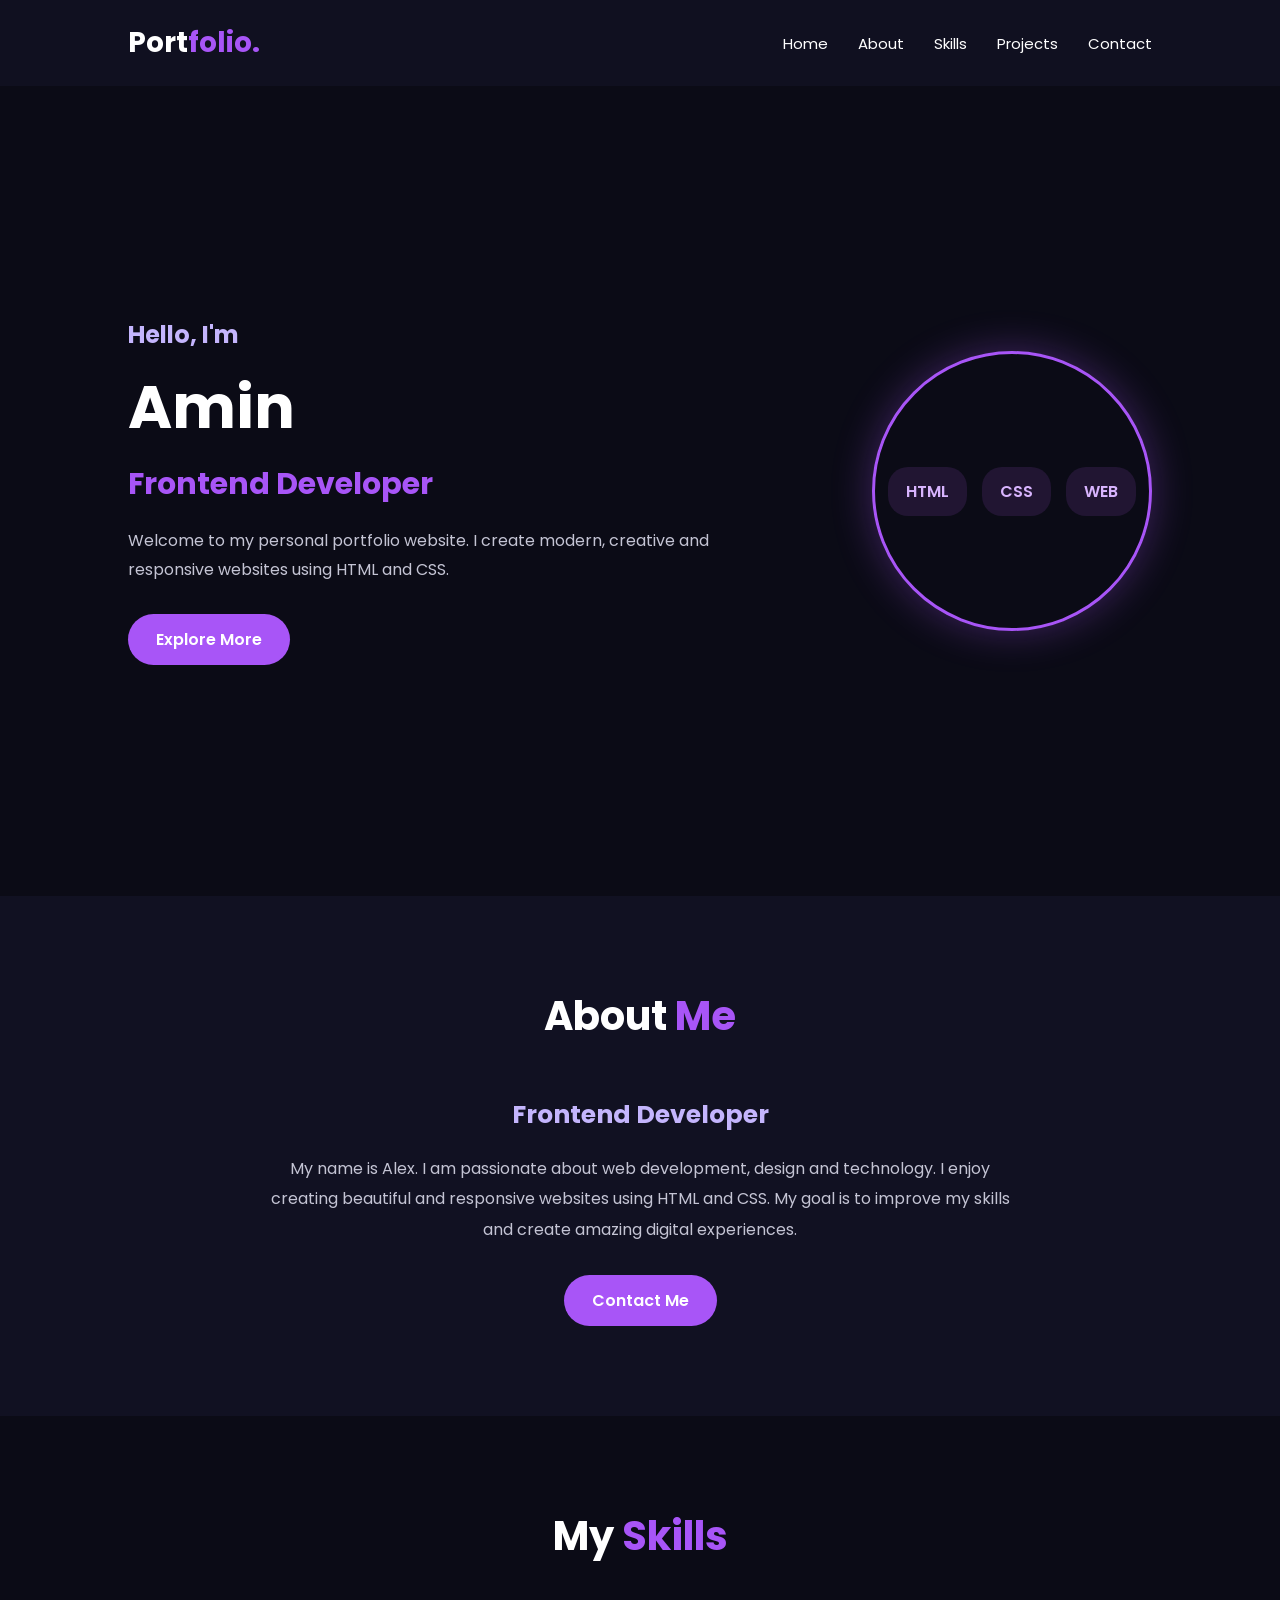
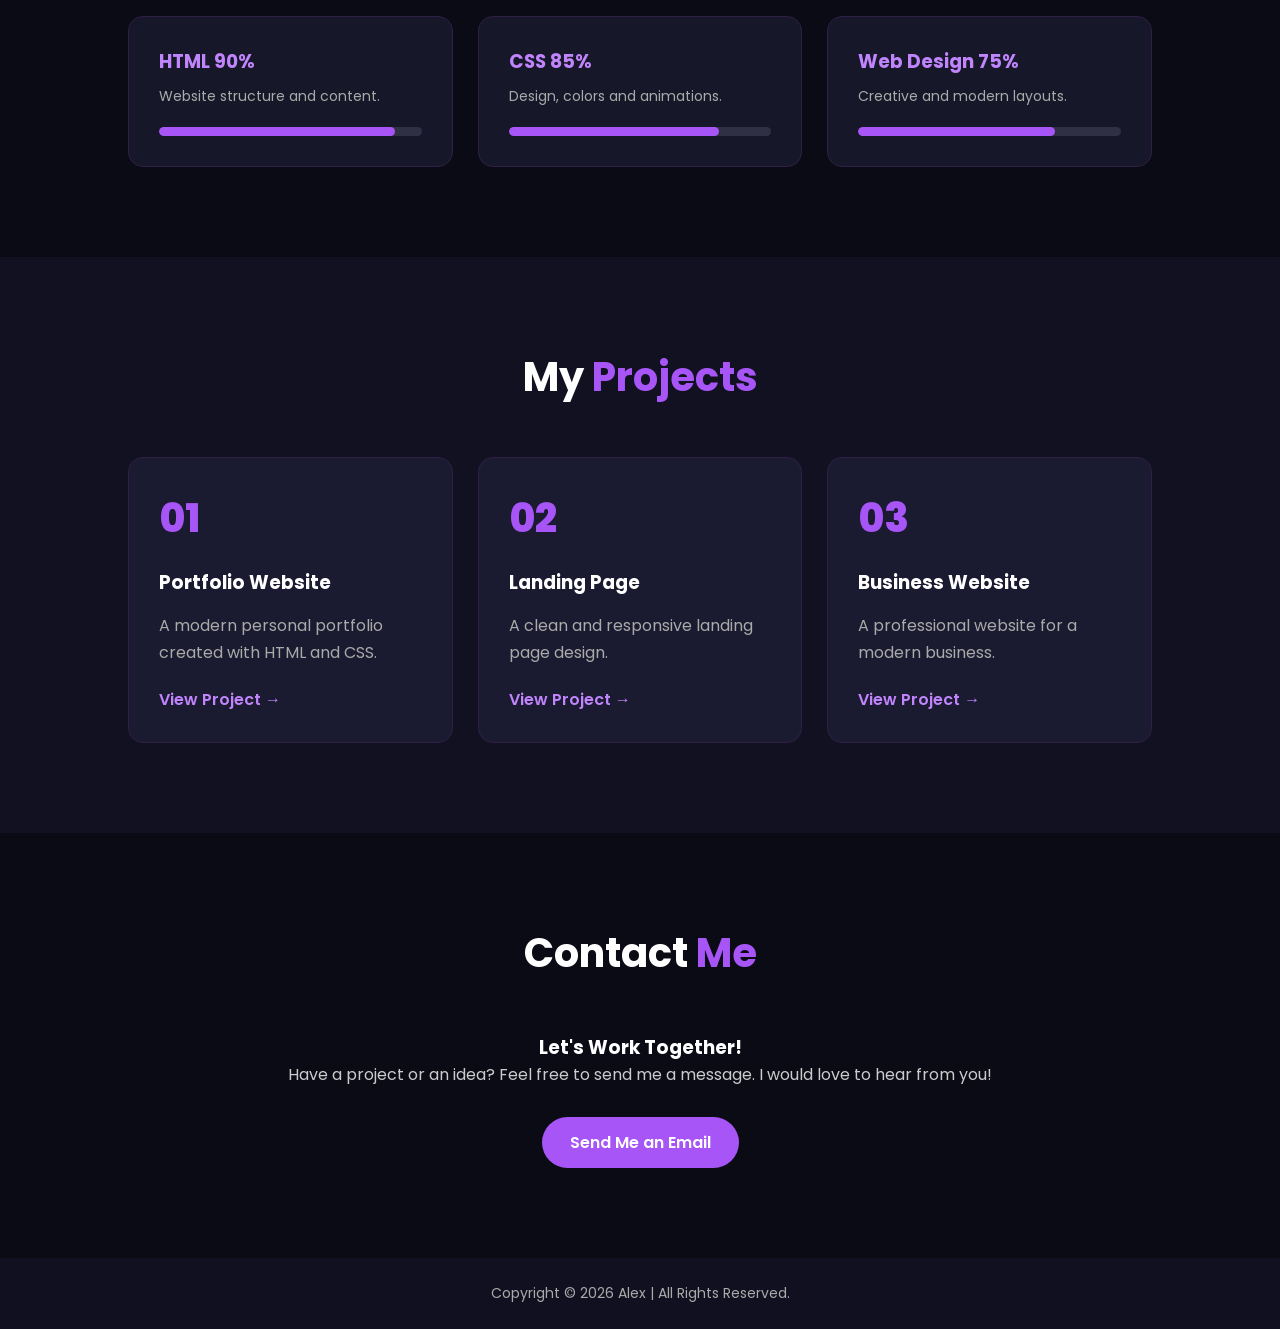
==== commit 416fa71a: "hackathon" ====
--- a/hackathoon_2026/index.html
+++ b/hackathoon_2026/index.html
@@ -29,7 +29,7 @@
 
         <div class="home-content">
             <h3>Hello, I'm</h3>
-            <h1>Alex</h1>
+            <h1>Amin</h1>
             <h2>Frontend Developer</h2>
 
             <p>
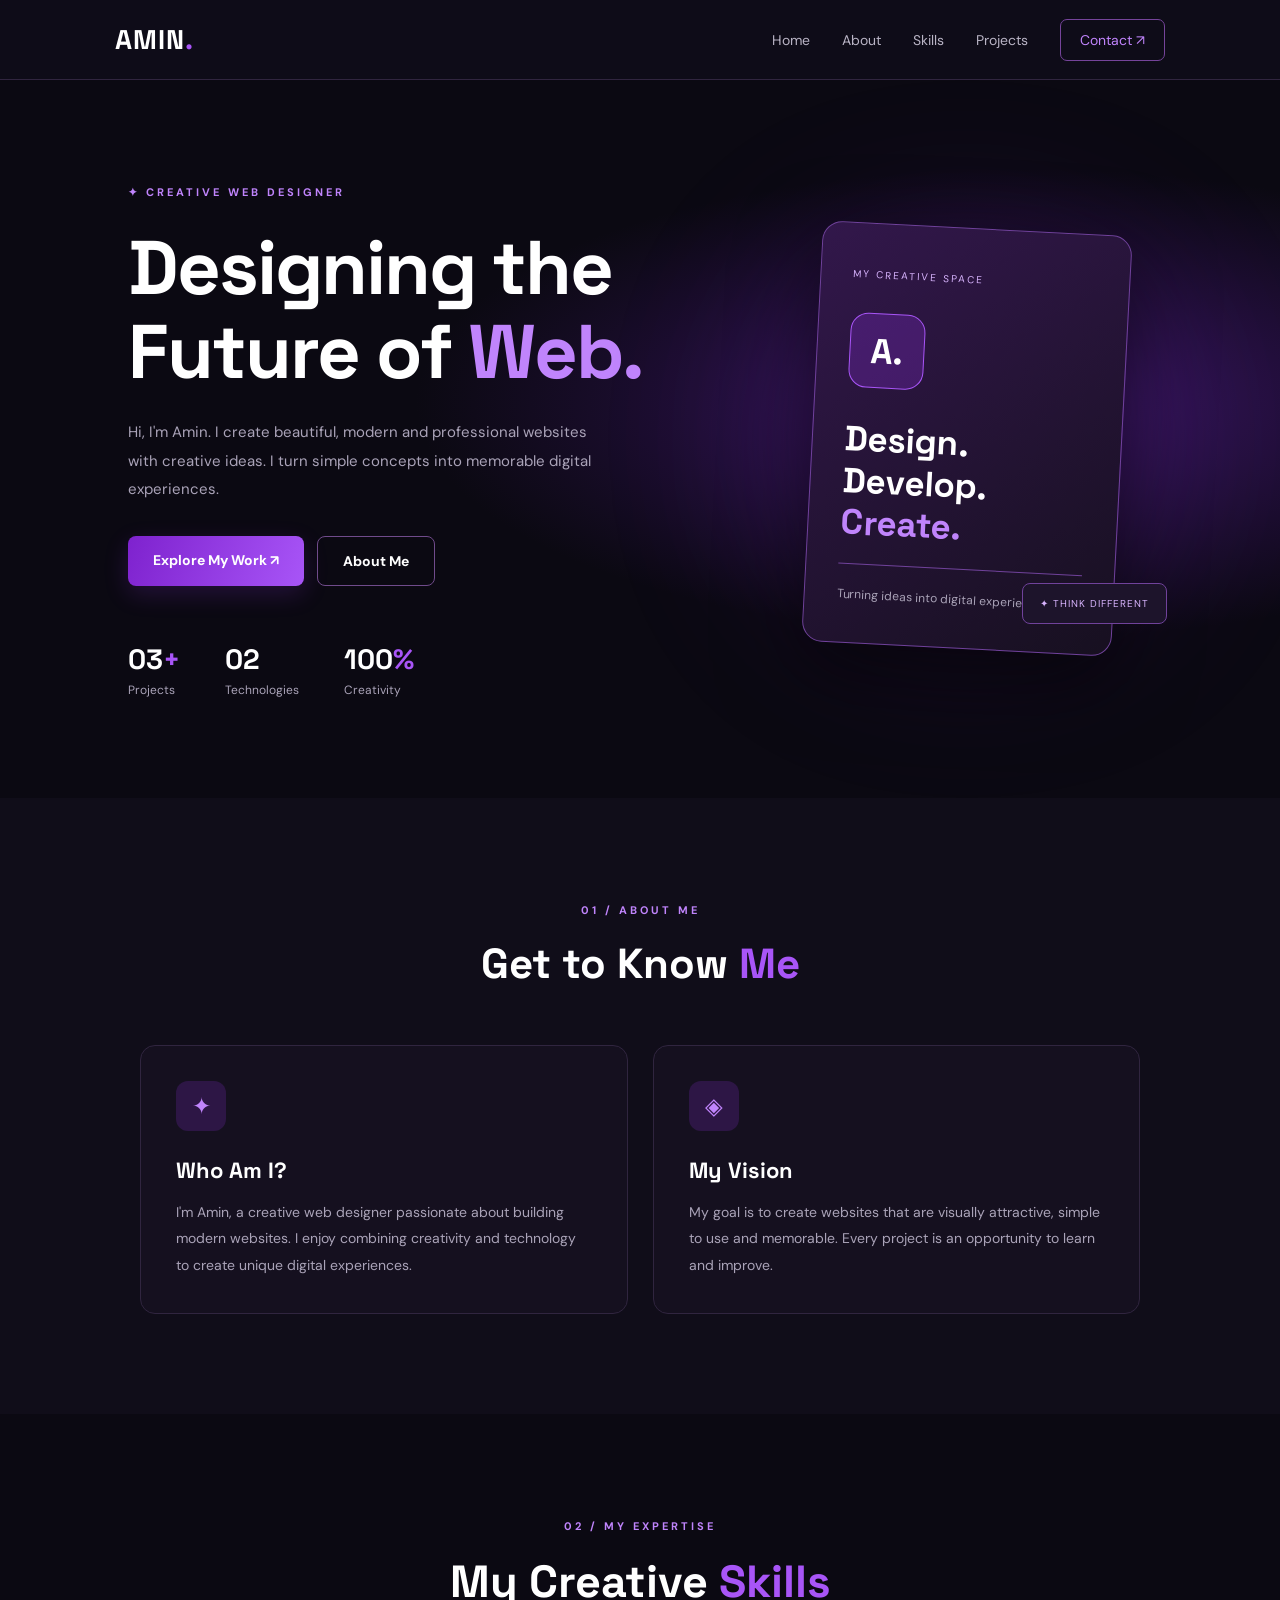
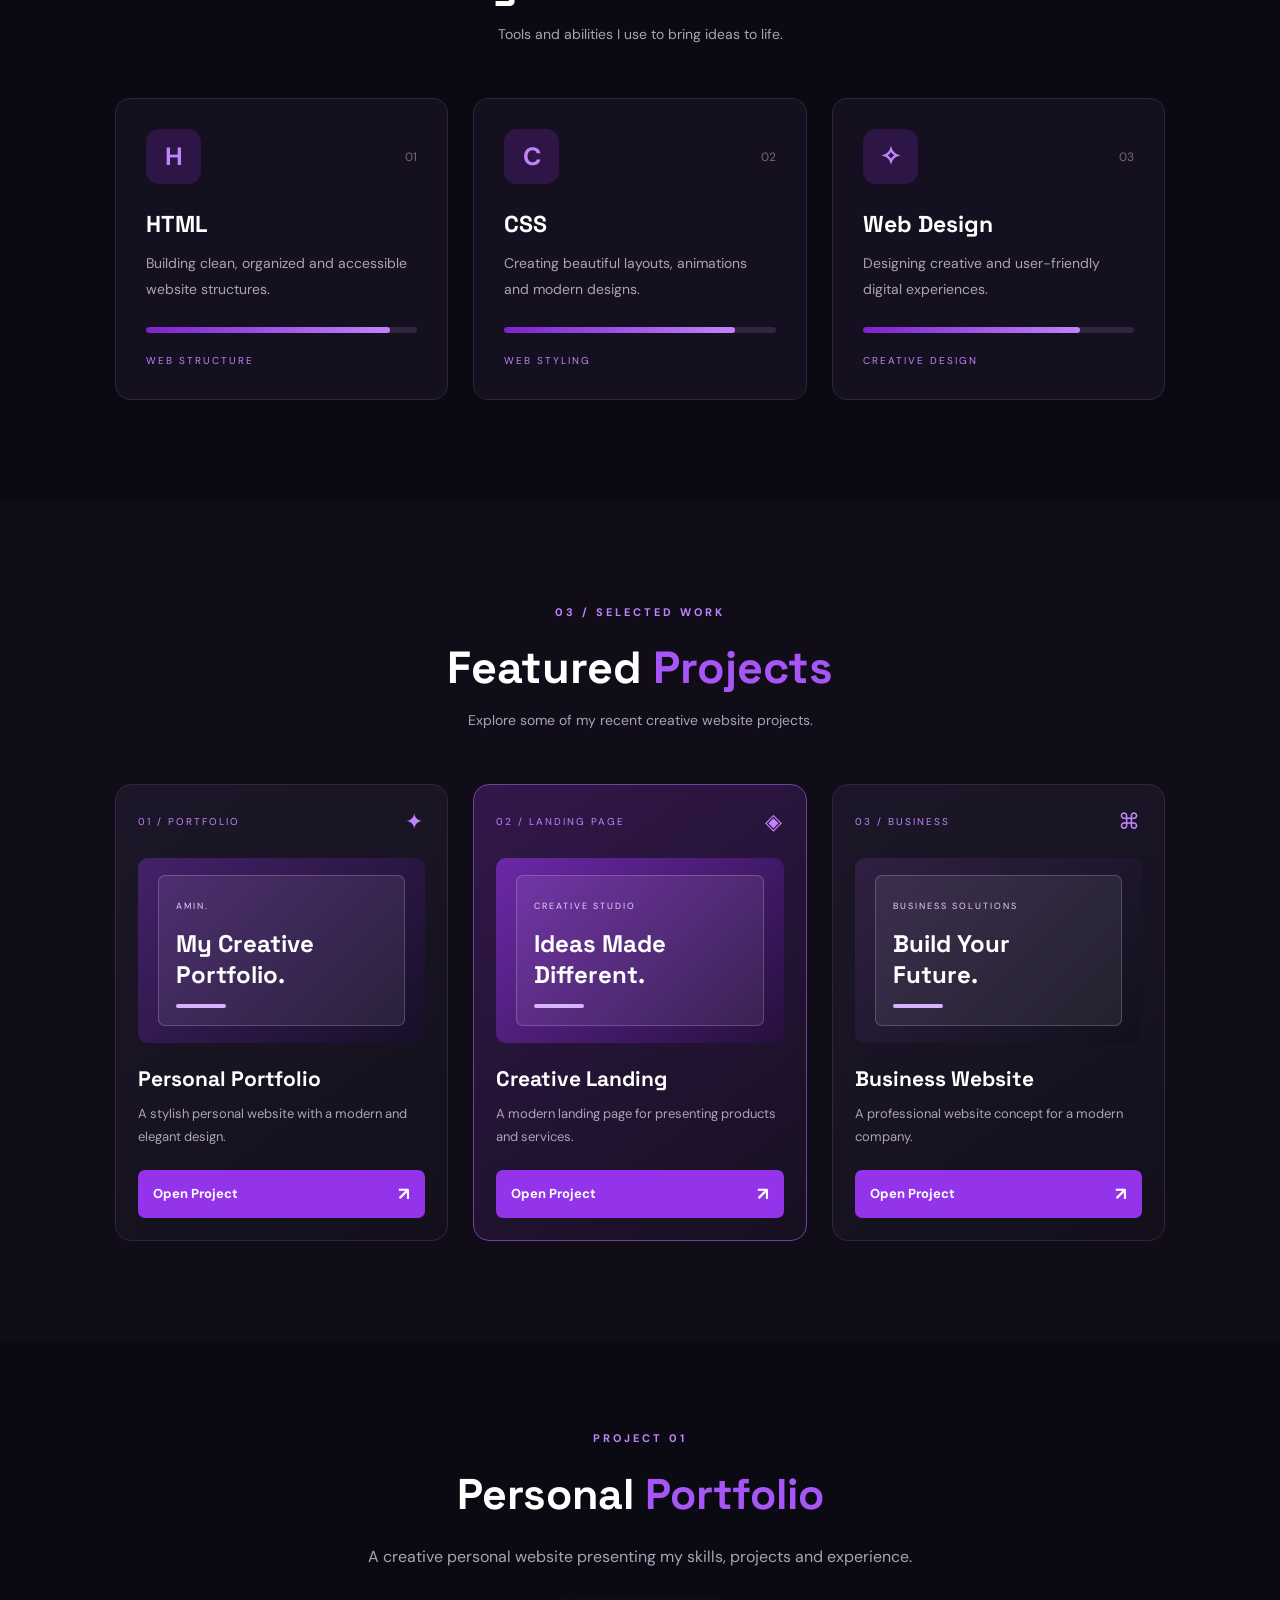
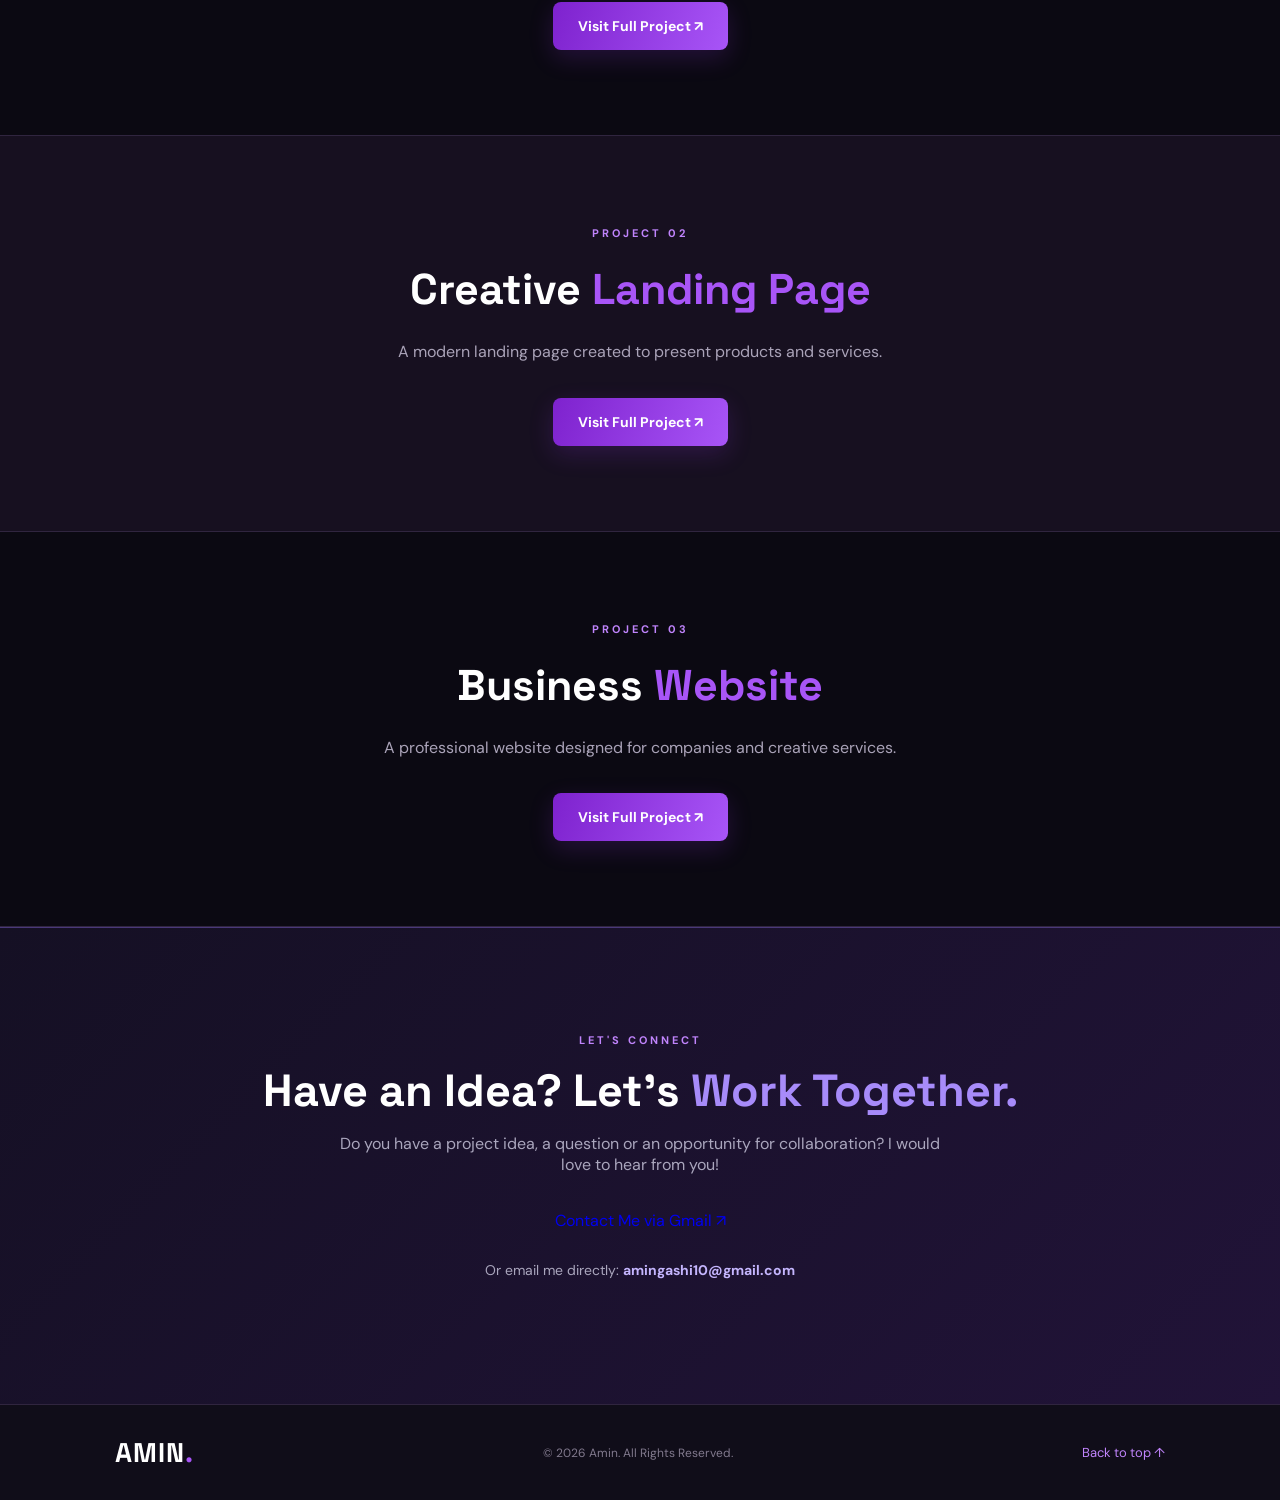
==== commit 5a92f81f: "Hackathon" ====
--- a/hackathoon_2026/index.html
+++ b/hackathoon_2026/index.html
@@ -4,187 +4,301 @@
 <head>
     <meta charset="UTF-8">
     <meta name="viewport" content="width=device-width, initial-scale=1.0">
-    <title>Alex | My Portfolio</title>
-    <link rel="stylesheet" href="style.css">
+    <title>Amin | Creative Portfolio</title>
+    <link rel="stylesheet" href="./css/style.css">
 </head>
 <body>
 
-    <!-- NAVBAR -->
-    <header>
-        <nav class="navbar">
-            <h2 class="logo">Port<span>folio.</span></h2>
-
-            <ul>
-                <li><a href="#home">Home</a></li>
-                <li><a href="#about">About</a></li>
-                <li><a href="#skills">Skills</a></li>
-                <li><a href="#projects">Projects</a></li>
-                <li><a href="#contact">Contact</a></li>
-            </ul>
-        </nav>
-    </header>
-
-    <!-- HOME -->
-    <section class="home" id="home">
-
-        <div class="home-content">
-            <h3>Hello, I'm</h3>
-            <h1>Amin</h1>
-            <h2>Frontend Developer</h2>
-
+<header>
+    <nav>
+        <a href="#home" class="logo">AMIN<span>.</span></a>
+
+        <ul>
+            <li><a href="#home">Home</a></li>
+            <li><a href="#about">About</a></li>
+            <li><a href="#skills">Skills</a></li>
+            <li><a href="#projects">Projects</a></li>
+            <li><a href="#contact" class="nav-contact">Contact ↗</a></li>
+        </ul>
+    </nav>
+</header>
+
+<!-- HOME -->
+<section class="hero" id="home">
+
+    <div class="hero-content">
+        <span class="tag">✦ CREATIVE WEB DESIGNER</span>
+
+        <h1>
+            Designing the<br>
+            Future of <span>Web.</span>
+        </h1>
+
+        <p>
+            Hi, I'm Amin. I create beautiful, modern and
+            professional websites with creative ideas.
+            I turn simple concepts into memorable digital experiences.
+        </p>
+
+        <div class="hero-buttons">
+            <a href="#projects" class="main-btn">Explore My Work ↗</a>
+            <a href="#about" class="outline-btn">About Me</a>
+        </div>
+
+        <div class="hero-stats">
+            <div>
+                <h3>03<span>+</span></h3>
+                <p>Projects</p>
+            </div>
+            <div>
+                <h3>02</h3>
+                <p>Technologies</p>
+            </div>
+            <div>
+                <h3>100<span>%</span></h3>
+                <p>Creativity</p>
+            </div>
+        </div>
+    </div>
+
+    <div class="hero-visual">
+        <div class="glow"></div>
+
+        <div class="hero-card">
+            <span class="card-label">MY CREATIVE SPACE</span>
+
+            <div class="card-icon">A.</div>
+
+            <h2>Design.</h2>
+            <h2>Develop.</h2>
+            <h2 class="purple">Create.</h2>
+
+            <div class="card-line"></div>
+
+            <p>Turning ideas into digital experiences.</p>
+        </div>
+
+        <div class="floating-text">✦ THINK DIFFERENT</div>
+    </div>
+
+</section>
+
+
+<section class="about section" id="about">
+
+    <div class="section-heading">
+        <span class="tag">01 / ABOUT ME</span>
+        <h2>Get to Know <span>Me</span></h2>
+    </div>
+
+    <div class="about-content">
+
+        <div class="about-box">
+            <span class="about-icon">✦</span>
+            <h3>Who Am I?</h3>
             <p>
-                Welcome to my personal portfolio website.
-                I create modern, creative and responsive
-                websites using HTML and CSS.
+                I'm Amin, a creative web designer passionate about
+                building modern websites. I enjoy combining creativity
+                and technology to create unique digital experiences.
             </p>
-
-            <a href="#about" class="btn">Explore More</a>
-        </div>
-
-        <div class="circle">
-            <span>HTML</span>
-            <span>CSS</span>
-            <span>WEB</span>
-        </div>
-
-    </section>
-
-    <!-- ABOUT -->
-    <section class="about" id="about">
-
-        <h2 class="heading">About <span>Me</span></h2>
-
-        <div class="about-content">
-            <h3>Frontend Developer</h3>
-
+        </div>
+
+        <div class="about-box">
+            <span class="about-icon">◈</span>
+            <h3>My Vision</h3>
             <p>
-                My name is Alex. I am passionate about
-                web development, design and technology.
-                I enjoy creating beautiful and responsive
-                websites using HTML and CSS.
-
-                My goal is to improve my skills and create
-                amazing digital experiences.
+                My goal is to create websites that are visually
+                attractive, simple to use and memorable.
+                Every project is an opportunity to learn and improve.
             </p>
-
-            <a href="#contact" class="btn">Contact Me</a>
-        </div>
-
-    </section>
-
-    <!-- SKILLS -->
-    <section class="skills" id="skills">
-
-        <h2 class="heading">My <span>Skills</span></h2>
-
-        <div class="skills-container">
-
-            <div class="skill-box">
-                <h3>HTML <span>90%</span></h3>
-                <p>Website structure and content.</p>
-
-                <div class="progress">
-                    <div class="html"></div>
+        </div>
+
+    </div>
+</section>
+
+<section class="skills section" id="skills">
+
+    <div class="section-heading">
+        <span class="tag">02 / MY EXPERTISE</span>
+        <h2>My Creative <span>Skills</span></h2>
+        <p>Tools and abilities I use to bring ideas to life.</p>
+    </div>
+
+    <div class="skills-grid">
+
+        <div class="skill-card">
+            <div class="skill-top">
+                <span class="skill-icon">H</span>
+                <span class="skill-number">01</span>
+            </div>
+            <h3>HTML</h3>
+            <p>Building clean, organized and accessible website structures.</p>
+            <div class="line"><span class="html"></span></div>
+            <span class="skill-label">WEB STRUCTURE</span>
+        </div>
+
+        <div class="skill-card">
+            <div class="skill-top">
+                <span class="skill-icon">C</span>
+                <span class="skill-number">02</span>
+            </div>
+            <h3>CSS</h3>
+            <p>Creating beautiful layouts, animations and modern designs.</p>
+            <div class="line"><span class="css"></span></div>
+            <span class="skill-label">WEB STYLING</span>
+        </div>
+
+        <div class="skill-card">
+            <div class="skill-top">
+                <span class="skill-icon">✧</span>
+                <span class="skill-number">03</span>
+            </div>
+            <h3>Web Design</h3>
+            <p>Designing creative and user-friendly digital experiences.</p>
+            <div class="line"><span class="design"></span></div>
+            <span class="skill-label">CREATIVE DESIGN</span>
+        </div>
+
+    </div>
+</section>
+
+
+<section class="projects section" id="projects">
+
+    <div class="section-heading">
+        <span class="tag">03 / SELECTED WORK</span>
+        <h2>Featured <span>Projects</span></h2>
+        <p>Explore some of my recent creative website projects.</p>
+    </div>
+
+    <div class="project-grid">
+
+        <article class="project-card">
+            <div class="project-top">
+                <span>01 / PORTFOLIO</span>
+                <span class="project-symbol">✦</span>
+            </div>
+
+            <div class="project-preview portfolio-preview">
+                <div class="preview-window">
+                    <span>AMIN.</span>
+                    <h3>My Creative<br>Portfolio.</h3>
+                    <div class="preview-line"></div>
                 </div>
             </div>
 
-            <div class="skill-box">
-                <h3>CSS <span>85%</span></h3>
-                <p>Design, colors and animations.</p>
-
-                <div class="progress">
-                    <div class="css"></div>
+            <h3>Personal Portfolio</h3>
+            <p>A stylish personal website with a modern and elegant design.</p>
+
+            <a href="#portfolio-project" class="project-btn">
+                Open Project <span>↗</span>
+            </a>
+        </article>
+
+        <article class="project-card featured">
+            <div class="project-top">
+                <span>02 / LANDING PAGE</span>
+                <span class="project-symbol">◈</span>
+            </div>
+
+            <div class="project-preview landing-preview">
+                <div class="preview-window">
+                    <span>CREATIVE STUDIO</span>
+                    <h3>Ideas Made<br>Different.</h3>
+                    <div class="preview-line"></div>
                 </div>
             </div>
 
-            <div class="skill-box">
-                <h3>Web Design <span>75%</span></h3>
-                <p>Creative and modern layouts.</p>
-
-                <div class="progress">
-                    <div class="design"></div>
+            <h3>Creative Landing</h3>
+            <p>A modern landing page for presenting products and services.</p>
+
+            <a href="#landing-project" class="project-btn">
+                Open Project <span>↗</span>
+            </a>
+        </article>
+
+        <article class="project-card">
+            <div class="project-top">
+                <span>03 / BUSINESS</span>
+                <span class="project-symbol">⌘</span>
+            </div>
+
+            <div class="project-preview business-preview">
+                <div class="preview-window">
+                    <span>BUSINESS SOLUTIONS</span>
+                    <h3>Build Your<br>Future.</h3>
+                    <div class="preview-line"></div>
                 </div>
             </div>
 
-        </div>
-
-    </section>
-
-    <!-- PROJECTS -->
-    <section class="projects" id="projects">
-
-        <h2 class="heading">My <span>Projects</span></h2>
-
-        <div class="projects-container">
-
-            <div class="project-box">
-                <div class="project-icon">01</div>
-                <h3>Portfolio Website</h3>
-
-                <p>
-                    A modern personal portfolio
-                    created with HTML and CSS.
-                </p>
-
-                <a href="#home">View Project →</a>
-            </div>
-
-            <div class="project-box">
-                <div class="project-icon">02</div>
-                <h3>Landing Page</h3>
-
-                <p>
-                    A clean and responsive
-                    landing page design.
-                </p>
-
-                <a href="#home">View Project →</a>
-            </div>
-
-            <div class="project-box">
-                <div class="project-icon">03</div>
-                <h3>Business Website</h3>
-
-                <p>
-                    A professional website
-                    for a modern business.
-                </p>
-
-                <a href="#home">View Project →</a>
-            </div>
-
-        </div>
-
-    </section>
-
-    <!-- CONTACT -->
-    <section class="contact" id="contact">
-
-        <h2 class="heading">Contact <span>Me</span></h2>
-
-        <div class="contact-content">
-
-            <h3>Let's Work Together!</h3>
-
-            <p>
-                Have a project or an idea?
-                Feel free to send me a message.
-                I would love to hear from you!
-            </p>
-
-            <a href="mailto:alex@email.com?subject=Portfolio%20Contact&body=Hello%20Alex,%0A%0AI%20would%20like%20to%20contact%20you.%0A%0AMessage:%0A%0ABest%20regards,"
-               class="btn">
-                Send Me an Email
+            <h3>Business Website</h3>
+            <p>A professional website concept for a modern company.</p>
+
+            <a href="#business-project" class="project-btn">
+                Open Project <span>↗</span>
             </a>
-
-        </div>
-
-    </section>
-
-    <!-- FOOTER -->
-    <footer>
-        <p>Copyright © 2026 Alex | All Rights Reserved.</p>
-    </footer>
+        </article>
+
+    </div>
+</section>
+
+
+<section class="project-detail" id="portfolio-project">
+    <span class="tag">PROJECT 01</span>
+    <h2>Personal <span>Portfolio</span></h2>
+    <p>A creative personal website presenting my skills, projects and experience.</p>
+    <a href="./portfolio.html" class="main-btn">Visit Full Project ↗</a>
+</section>
+
+<section class="project-detail alternate" id="landing-project">
+    <span class="tag">PROJECT 02</span>
+    <h2>Creative <span>Landing Page</span></h2>
+    <p>A modern landing page created to present products and services.</p>
+    <a href="./landing.html" class="main-btn">Visit Full Project ↗</a>
+</section>
+
+<section class="project-detail" id="business-project">
+    <span class="tag">PROJECT 03</span>
+    <h2>Business <span>Website</span></h2>
+    <p>A professional website designed for companies and creative services.</p>
+    <a href="./business.html" class="main-btn">Visit Full Project ↗</a>
+</section>
+
+
+<section class="contact" id="contact">
+
+    <span class="tag">LET'S CONNECT</span>
+
+    <h2>Have an Idea? Let's <span>Work Together.</span></h2>
+
+    <p>
+        Do you have a project idea, a question or an opportunity
+        for collaboration? I would love to hear from you!
+    </p>
+
+    <a
+        href="https://mail.google.com/mail/?view=cm&fs=1&to=amingashi10@gmail.com&su=Project%20Collaboration&body=Hello%20Amin,%0A%0AI%20would%20like%20to%20discuss%20a%20project%20or%20collaboration%20with%20you.%0A%0AMy%20idea%3A%0A"
+        target="_blank"
+        rel="noopener noreferrer"
+        class="primary-btn">
+        Contact Me via Gmail ↗
+    </a>
+
+    <p class="email-text">
+        Or email me directly:
+        <a href="mailto:amingashi10@gmail.com">
+            amingashi10@gmail.com
+        </a>
+    </p>
+
+</section>
+
+
+<footer>
+    <a href="#home" class="logo">AMIN<span>.</span></a>
+    <p>© 2026 Amin. All Rights Reserved.</p>
+    <a href="#home" class="back-top">Back to top ↑</a>
+</footer>
 
 </body>
 </html>
--- a/hackathoon_2026/css/style.css
+++ b/hackathoon_2026/css/style.css
@@ -0,0 +1,851 @@
+
+@import url('https://fonts.googleapis.com/css2?family=DM+Sans:wght@400;500;600;700&family=Space+Grotesk:wght@400;500;600;700&display=swap');
+
+:root {
+    --bg: #0b0912;
+    --surface: #15101f;
+    --surface2: #1d1729;
+    --purple: #a855f7;
+    --light-purple: #c084fc;
+    --white: #ffffff;
+    --muted: #aaa3b8;
+    --border: #30253f;
+}
+
+* {
+    margin: 0;
+    padding: 0;
+    box-sizing: border-box;
+}
+
+html {
+    scroll-behavior: smooth;
+    scroll-padding-top: 90px;
+}
+
+body {
+    background: var(--bg);
+    color: var(--white);
+    font-family: 'DM Sans', sans-serif;
+    overflow-x: hidden;
+}
+
+a {
+    text-decoration: none;
+}
+
+/* NAVIGATION */
+
+header {
+    position: sticky;
+    top: 0;
+    z-index: 100;
+    background: #100d19ed;
+    backdrop-filter: blur(15px);
+    border-bottom: 1px solid var(--border);
+}
+
+nav {
+    max-width: 1400px;
+    margin: auto;
+    padding: 22px 9%;
+    display: flex;
+    justify-content: space-between;
+    align-items: center;
+}
+
+.logo {
+    font-family: 'Space Grotesk', sans-serif;
+    font-size: 27px;
+    font-weight: 700;
+    color: white;
+    letter-spacing: 1px;
+}
+
+.logo span {
+    color: var(--purple);
+}
+
+nav ul {
+    display: flex;
+    align-items: center;
+    gap: 32px;
+    list-style: none;
+}
+
+nav ul a {
+    color: #b9b4c5;
+    font-size: 14px;
+    transition: 0.3s;
+}
+
+nav ul a:hover {
+    color: var(--light-purple);
+}
+
+nav ul .nav-contact {
+    padding: 11px 19px;
+    border: 1px solid #75449a;
+    border-radius: 7px;
+    color: var(--light-purple);
+}
+
+nav ul .nav-contact:hover {
+    background: #9333ea;
+    color: white;
+}
+
+/* GENERAL */
+
+.section {
+    padding: 100px 9%;
+}
+
+.tag {
+    display: inline-block;
+    color: var(--light-purple);
+    font-size: 11px;
+    font-weight: 700;
+    letter-spacing: 3px;
+}
+
+.section-heading {
+    text-align: center;
+    margin-bottom: 55px;
+}
+
+.section-heading h2 {
+    font-family: 'Space Grotesk', sans-serif;
+    font-size: clamp(32px, 5vw, 45px);
+    margin-top: 18px;
+}
+
+.section-heading h2 span,
+.project-detail h2 span,
+.contact h2 span {
+    color: var(--purple);
+}
+
+.section-heading > p {
+    color: var(--muted);
+    margin-top: 15px;
+    font-size: 14px;
+}
+
+/* BUTTONS */
+
+.main-btn,
+.outline-btn {
+    display: inline-block;
+    padding: 15px 25px;
+    border-radius: 8px;
+    font-size: 14px;
+    font-weight: 700;
+    transition: 0.3s;
+}
+
+.main-btn {
+    color: white;
+    background: linear-gradient(110deg, #7e22ce, #a855f7);
+    box-shadow: 0 8px 25px #9333ea30;
+}
+
+.main-btn:hover {
+    transform: translateY(-4px);
+    box-shadow: 0 12px 35px #9333ea55;
+}
+
+.outline-btn {
+    color: white;
+    border: 1px solid #704b8b;
+}
+
+.outline-btn:hover {
+    background: #281638;
+    border-color: var(--purple);
+    transform: translateY(-4px);
+}
+
+/* HERO */
+
+.hero {
+    min-height: 680px;
+    padding: 100px 10%;
+    display: flex;
+    align-items: center;
+    justify-content: space-between;
+    gap: 60px;
+    background:
+        radial-gradient(ellipse at 80% 45%, #35145c 0%, transparent 42%),
+        var(--bg);
+}
+
+.hero-content {
+    max-width: 620px;
+    animation: fadeUp 0.9s ease both;
+}
+
+.hero-content h1 {
+    font-family: 'Space Grotesk', sans-serif;
+    font-size: clamp(45px, 6vw, 76px);
+    line-height: 1.1;
+    margin: 25px 0;
+    letter-spacing: -2px;
+}
+
+.hero-content h1 span {
+    color: var(--light-purple);
+}
+
+.hero-content > p {
+    max-width: 490px;
+    color: var(--muted);
+    line-height: 1.9;
+    font-size: 15px;
+    margin-bottom: 32px;
+}
+
+.hero-buttons {
+    display: flex;
+    flex-wrap: wrap;
+    gap: 13px;
+}
+
+.hero-stats {
+    display: flex;
+    gap: 45px;
+    margin-top: 55px;
+}
+
+.hero-stats h3 {
+    font-family: 'Space Grotesk', sans-serif;
+    font-size: 28px;
+}
+
+.hero-stats h3 span {
+    color: var(--purple);
+}
+
+.hero-stats p {
+    color: var(--muted);
+    font-size: 12px;
+    margin-top: 5px;
+}
+
+/* HERO CARD */
+
+.hero-visual {
+    width: 370px;
+    min-width: 300px;
+    height: 430px;
+    display: flex;
+    align-items: center;
+    justify-content: center;
+    position: relative;
+    animation: fadeUp 1.1s ease both;
+}
+
+.glow {
+    position: absolute;
+    width: 300px;
+    height: 300px;
+    border-radius: 50%;
+    background: #9333ea;
+    filter: blur(110px);
+    opacity: 0.35;
+}
+
+.hero-card {
+    position: relative;
+    width: 310px;
+    padding: 38px 32px;
+    border-radius: 20px;
+    background: linear-gradient(145deg, #32174b, #171020);
+    border: 1px solid #70429b;
+    box-shadow: 0 25px 80px #0009;
+    transform: rotate(3deg);
+    transition: 0.4s;
+}
+
+.hero-card:hover {
+    transform: rotate(0deg) translateY(-8px);
+}
+
+.card-label {
+    color: #d8b4fe;
+    font-size: 10px;
+    letter-spacing: 2px;
+}
+
+.card-icon {
+    width: 75px;
+    height: 75px;
+    display: flex;
+    align-items: center;
+    justify-content: center;
+    margin: 30px 0;
+    border-radius: 18px;
+    background: #9333ea40;
+    border: 1px solid var(--purple);
+    font-family: 'Space Grotesk', sans-serif;
+    font-size: 35px;
+    font-weight: 700;
+}
+
+.hero-card h2 {
+    font-family: 'Space Grotesk', sans-serif;
+    font-size: 35px;
+    line-height: 1.2;
+}
+
+.hero-card .purple {
+    color: var(--light-purple);
+}
+
+.card-line {
+    height: 1px;
+    background: #70429b;
+    margin: 20px 0;
+}
+
+.hero-card p {
+    color: var(--muted);
+    font-size: 12px;
+    line-height: 1.7;
+}
+
+.floating-text {
+    position: absolute;
+    bottom: 30px;
+    right: -15px;
+    padding: 13px 17px;
+    background: #1d142b;
+    border: 1px solid #70429b;
+    border-radius: 8px;
+    color: #d8b4fe;
+    font-size: 10px;
+    letter-spacing: 1px;
+}
+
+/* ABOUT */
+
+.about {
+    background: #100d19;
+}
+
+.about > .section-heading h2 {
+    font-family: 'Space Grotesk', sans-serif;
+    font-size: 42px;
+    margin-top: 18px;
+}
+
+.about > .section-heading h2 span {
+    color: var(--purple);
+}
+
+.about-content {
+    max-width: 1000px;
+    margin: auto;
+    display: grid;
+    grid-template-columns: repeat(2, 1fr);
+    gap: 25px;
+}
+
+.about-box {
+    padding: 35px;
+    background: var(--surface);
+    border: 1px solid var(--border);
+    border-radius: 15px;
+    transition: 0.3s;
+}
+
+.about-box:hover {
+    transform: translateY(-6px);
+    border-color: var(--purple);
+}
+
+.about-icon {
+    width: 50px;
+    height: 50px;
+    display: flex;
+    justify-content: center;
+    align-items: center;
+    margin-bottom: 25px;
+    border-radius: 12px;
+    background: #9333ea30;
+    color: var(--light-purple);
+    font-size: 23px;
+}
+
+.about-box h3 {
+    font-family: 'Space Grotesk', sans-serif;
+    font-size: 22px;
+    margin-bottom: 15px;
+}
+
+.about-box p {
+    color: var(--muted);
+    line-height: 1.9;
+    font-size: 14px;
+}
+
+/* SKILLS */
+
+.skills {
+    background: var(--bg);
+}
+
+.skills-grid {
+    display: grid;
+    grid-template-columns: repeat(3, 1fr);
+    gap: 25px;
+}
+
+.skill-card {
+    padding: 30px;
+    background: var(--surface);
+    border: 1px solid var(--border);
+    border-radius: 15px;
+    transition: 0.3s;
+}
+
+.skill-card:hover {
+    transform: translateY(-8px);
+    border-color: var(--purple);
+    box-shadow: 0 15px 35px #9333ea20;
+}
+
+.skill-top {
+    display: flex;
+    align-items: center;
+    justify-content: space-between;
+    margin-bottom: 25px;
+}
+
+.skill-icon {
+    width: 55px;
+    height: 55px;
+    display: flex;
+    align-items: center;
+    justify-content: center;
+    border-radius: 13px;
+    background: #9333ea30;
+    color: var(--light-purple);
+    font-size: 25px;
+    font-weight: 700;
+}
+
+.skill-number {
+    color: #75677f;
+    font-size: 12px;
+}
+
+.skill-card h3 {
+    font-family: 'Space Grotesk', sans-serif;
+    font-size: 23px;
+    margin-bottom: 12px;
+}
+
+.skill-card p {
+    min-height: 50px;
+    color: var(--muted);
+    font-size: 14px;
+    line-height: 1.8;
+    margin-bottom: 25px;
+}
+
+.line {
+    height: 6px;
+    background: #30253f;
+    border-radius: 20px;
+    overflow: hidden;
+    margin-bottom: 15px;
+}
+
+.line span {
+    display: block;
+    height: 100%;
+    border-radius: 20px;
+    background: linear-gradient(90deg, #7e22ce, #c084fc);
+}
+
+.html {
+    width: 90%;
+}
+
+.css {
+    width: 85%;
+}
+
+.design {
+    width: 80%;
+}
+
+.skill-label {
+    color: var(--light-purple);
+    font-size: 10px;
+    letter-spacing: 2px;
+}
+
+/* PROJECTS */
+
+.projects {
+    background: #100d19;
+}
+
+.project-grid {
+    display: grid;
+    grid-template-columns: repeat(3, 1fr);
+    gap: 25px;
+}
+
+.project-card {
+    padding: 22px;
+    background: linear-gradient(145deg, #1c1728, #13101c);
+    border: 1px solid var(--border);
+    border-radius: 16px;
+    transition: 0.35s;
+}
+
+.project-card:hover {
+    transform: translateY(-8px);
+    border-color: var(--purple);
+    box-shadow: 0 15px 40px #9333ea20;
+}
+
+.project-card.featured {
+    background: linear-gradient(145deg, #32174b, #171020);
+    border-color: #70429b;
+}
+
+.project-top {
+    display: flex;
+    justify-content: space-between;
+    align-items: center;
+    color: var(--light-purple);
+    font-size: 10px;
+    letter-spacing: 2px;
+}
+
+.project-symbol {
+    font-size: 22px;
+}
+
+.project-preview {
+    height: 185px;
+    margin: 22px 0;
+    padding: 20px;
+    display: flex;
+    align-items: center;
+    border-radius: 10px;
+    overflow: hidden;
+}
+
+.portfolio-preview {
+    background: linear-gradient(135deg, #44216b, #170f27);
+}
+
+.landing-preview {
+    background: linear-gradient(135deg, #6d28a8, #25103d);
+}
+
+.business-preview {
+    background: linear-gradient(135deg, #302044, #11101c);
+}
+
+.preview-window {
+    width: 100%;
+    padding: 17px;
+    background: #ffffff12;
+    border: 1px solid #ffffff30;
+    border-radius: 7px;
+}
+
+.preview-window > span {
+    color: #e9d5ff;
+    font-size: 9px;
+    letter-spacing: 2px;
+}
+
+.preview-window h3 {
+    font-family: 'Space Grotesk', sans-serif;
+    font-size: 24px;
+    margin: 14px 0;
+}
+
+.preview-line {
+    width: 50px;
+    height: 4px;
+    background: #d8b4fe;
+    border-radius: 5px;
+}
+
+.project-card > h3 {
+    font-family: 'Space Grotesk', sans-serif;
+    font-size: 21px;
+    margin: 15px 0 10px;
+}
+
+.project-card > p {
+    color: var(--muted);
+    font-size: 13px;
+    line-height: 1.8;
+    min-height: 48px;
+    margin-bottom: 20px;
+}
+
+.project-btn {
+    display: flex;
+    align-items: center;
+    justify-content: space-between;
+    padding: 12px 15px;
+    background: #9333ea;
+    border-radius: 7px;
+    color: white;
+    font-size: 13px;
+    font-weight: 700;
+    transition: 0.3s;
+}
+
+.project-btn:hover {
+    background: #a855f7;
+}
+
+.project-btn span {
+    font-size: 18px;
+}
+
+/* PROJECT DETAILS */
+
+.project-detail {
+    padding: 85px 10%;
+    text-align: center;
+    background: var(--bg);
+    border-bottom: 1px solid var(--border);
+    scroll-margin-top: 85px;
+}
+
+.project-detail.alternate {
+    background: #171020;
+}
+
+.project-detail h2 {
+    font-family: 'Space Grotesk', sans-serif;
+    font-size: clamp(32px, 5vw, 43px);
+    margin: 20px 0;
+}
+
+.project-detail h2 span {
+    color: var(--purple);
+}
+
+.project-detail p {
+    max-width: 650px;
+    margin: 0 auto 30px;
+    color: var(--muted);
+    line-height: 1.9;
+}
+
+/* CONTACT */
+
+.contact {
+    text-align: center;
+    background:
+        radial-gradient(ellipse at center, #35145c, transparent 65%),
+        var(--bg);
+}
+
+.contact h2 {
+    font-family: 'Space Grotesk', sans-serif;
+    font-size: clamp(38px, 6vw, 58px);
+    line-height: 1.2;
+    margin: 25px 0;
+}
+
+.contact h2 span {
+    color: var(--light-purple);
+}
+
+.contact p {
+    color: var(--muted);
+    margin-bottom: 32px;
+}
+
+/* FOOTER */
+
+footer {
+    padding: 30px 9%;
+    display: flex;
+    align-items: center;
+    justify-content: space-between;
+    background: #100d19;
+    border-top: 1px solid var(--border);
+}
+
+footer p {
+    color: #81798d;
+    font-size: 12px;
+}
+
+.back-top {
+    color: var(--light-purple);
+    font-size: 13px;
+}
+
+/* ANIMATION */
+
+@keyframes fadeUp {
+    from {
+        opacity: 0;
+        transform: translateY(25px);
+    }
+
+    to {
+        opacity: 1;
+        transform: translateY(0);
+    }
+}
+
+/* RESPONSIVE */
+
+@media (max-width: 950px) {
+    .hero {
+        flex-direction: column;
+        text-align: center;
+        padding-top: 80px;
+    }
+
+    .hero-content > p {
+        margin-left: auto;
+        margin-right: auto;
+    }
+
+    .hero-buttons,
+    .hero-stats {
+        justify-content: center;
+    }
+
+    .project-grid {
+        grid-template-columns: repeat(2, 1fr);
+    }
+
+    .skills-grid {
+        grid-template-columns: repeat(2, 1fr);
+    }
+}
+
+@media (max-width: 650px) {
+    nav {
+        flex-direction: column;
+        gap: 20px;
+        padding: 20px 5%;
+    }
+
+    nav ul {
+        gap: 15px;
+        flex-wrap: wrap;
+        justify-content: center;
+    }
+
+    nav ul a {
+        font-size: 12px;
+    }
+
+    .section {
+        padding: 75px 6%;
+    }
+
+    .hero {
+        padding: 75px 6%;
+        gap: 30px;
+    }
+
+    .hero-content h1 {
+        font-size: 46px;
+    }
+
+    .hero-stats {
+        gap: 22px;
+    }
+
+    .hero-stats h3 {
+        font-size: 23px;
+    }
+
+    .hero-stats p {
+        font-size: 10px;
+    }
+
+    .hero-visual {
+        width: 100%;
+        min-width: 0;
+    }
+
+    .hero-card {
+        width: 280px;
+    }
+
+    .floating-text {
+        right: 0;
+    }
+
+    .about-content,
+    .skills-grid,
+    .project-grid {
+        grid-template-columns: 1fr;
+    }
+
+    .about > .section-heading h2 {
+        font-size: 34px;
+    }
+
+    footer {
+        flex-direction: column;
+        gap: 17px;
+        text-align: center;
+    }
+}
+
+
+
+/* CONTACT SECTION */
+.contact {
+    text-align: center;
+    padding: 100px 8%;
+    background: linear-gradient(135deg, #151024, #211338);
+    border-top: 1px solid #493879;
+}
+
+.contact h2 {
+    font-size: clamp(30px, 5vw, 45px);
+    margin: 15px 0;
+}
+
+.contact h2 span {
+    color: #a78bfa;
+}
+
+.contact > p {
+    color: #aaa6bd;
+    max-width: 600px;
+    margin: 0 auto 25px;
+}
+
+.contact .primary-btn {
+    display: inline-block;
+    margin: 10px 0;
+}
+
+.contact .email-text {
+    margin-top: 20px;
+    font-size: 14px;
+}
+
+.contact .email-text a {
+    color: #c4b5fd;
+    font-weight: 700;
+}
+
+.contact .email-text a:hover {
+    color: white;
+}
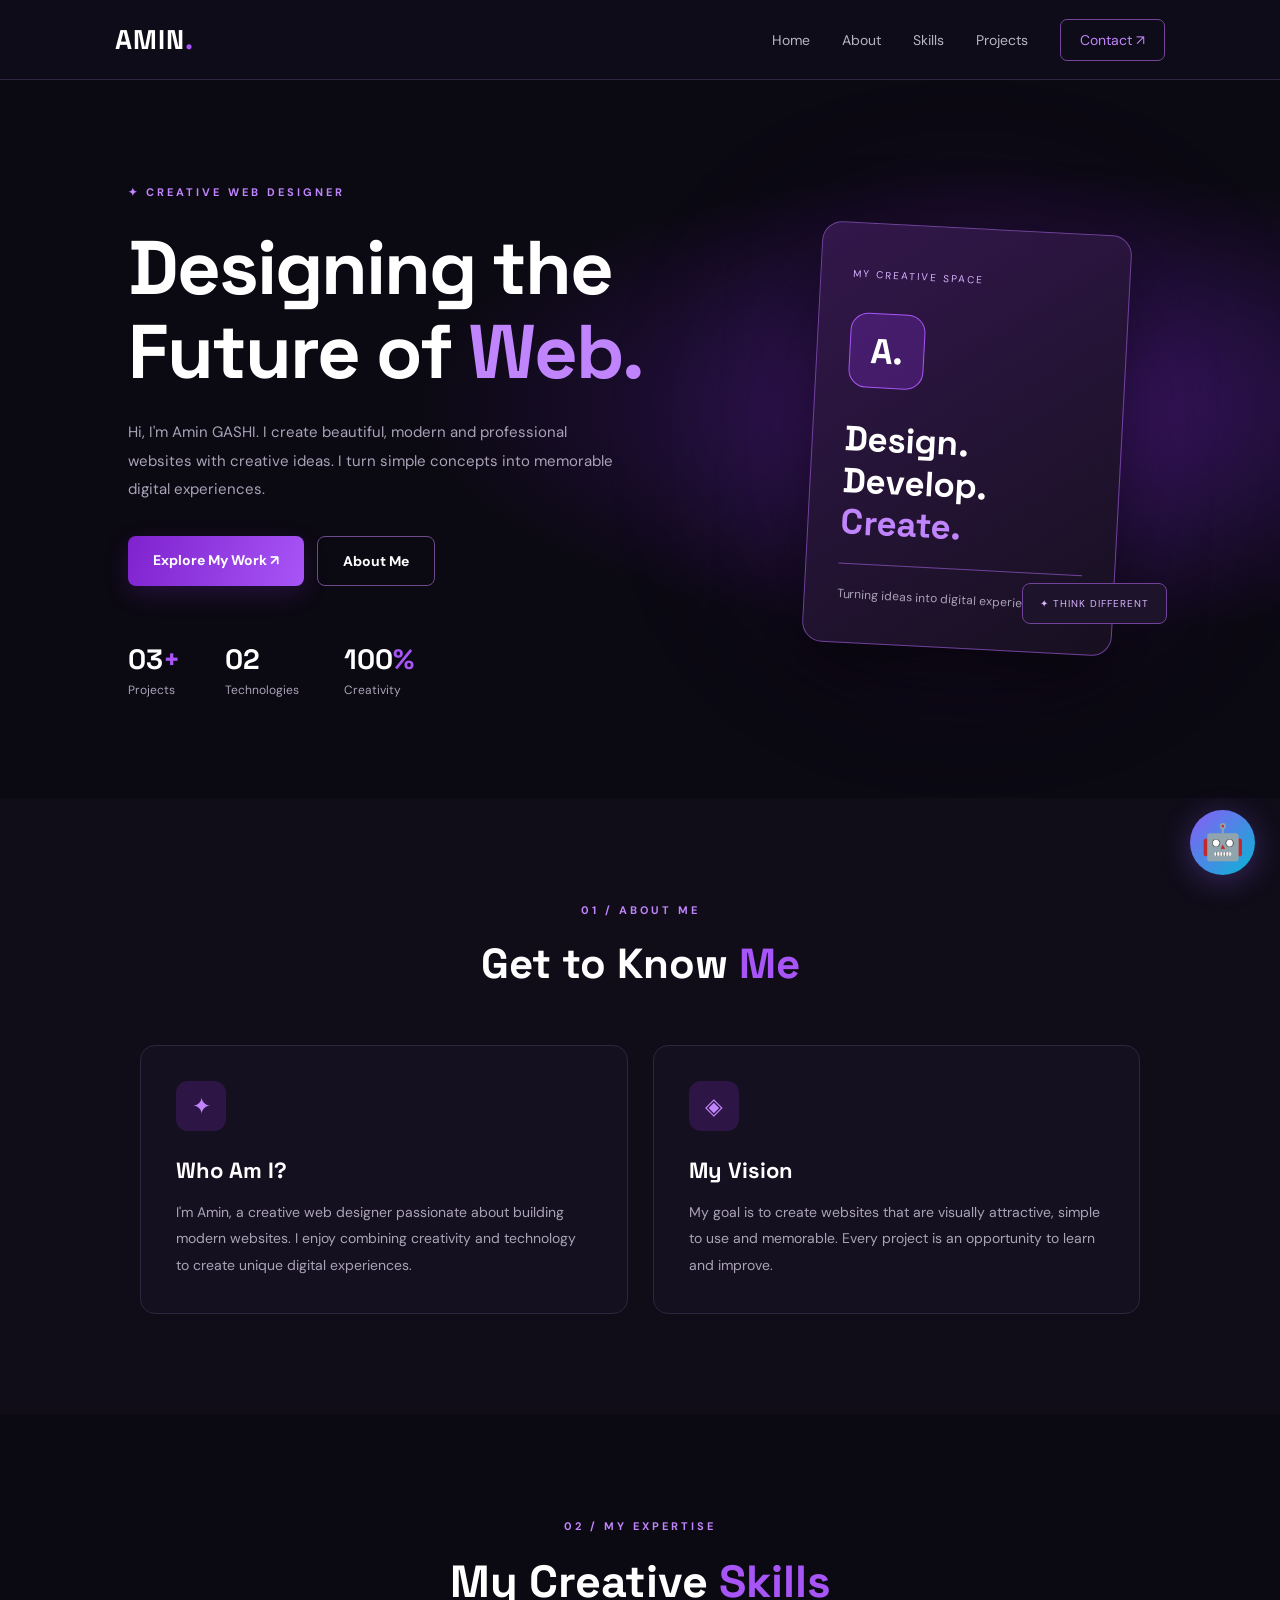
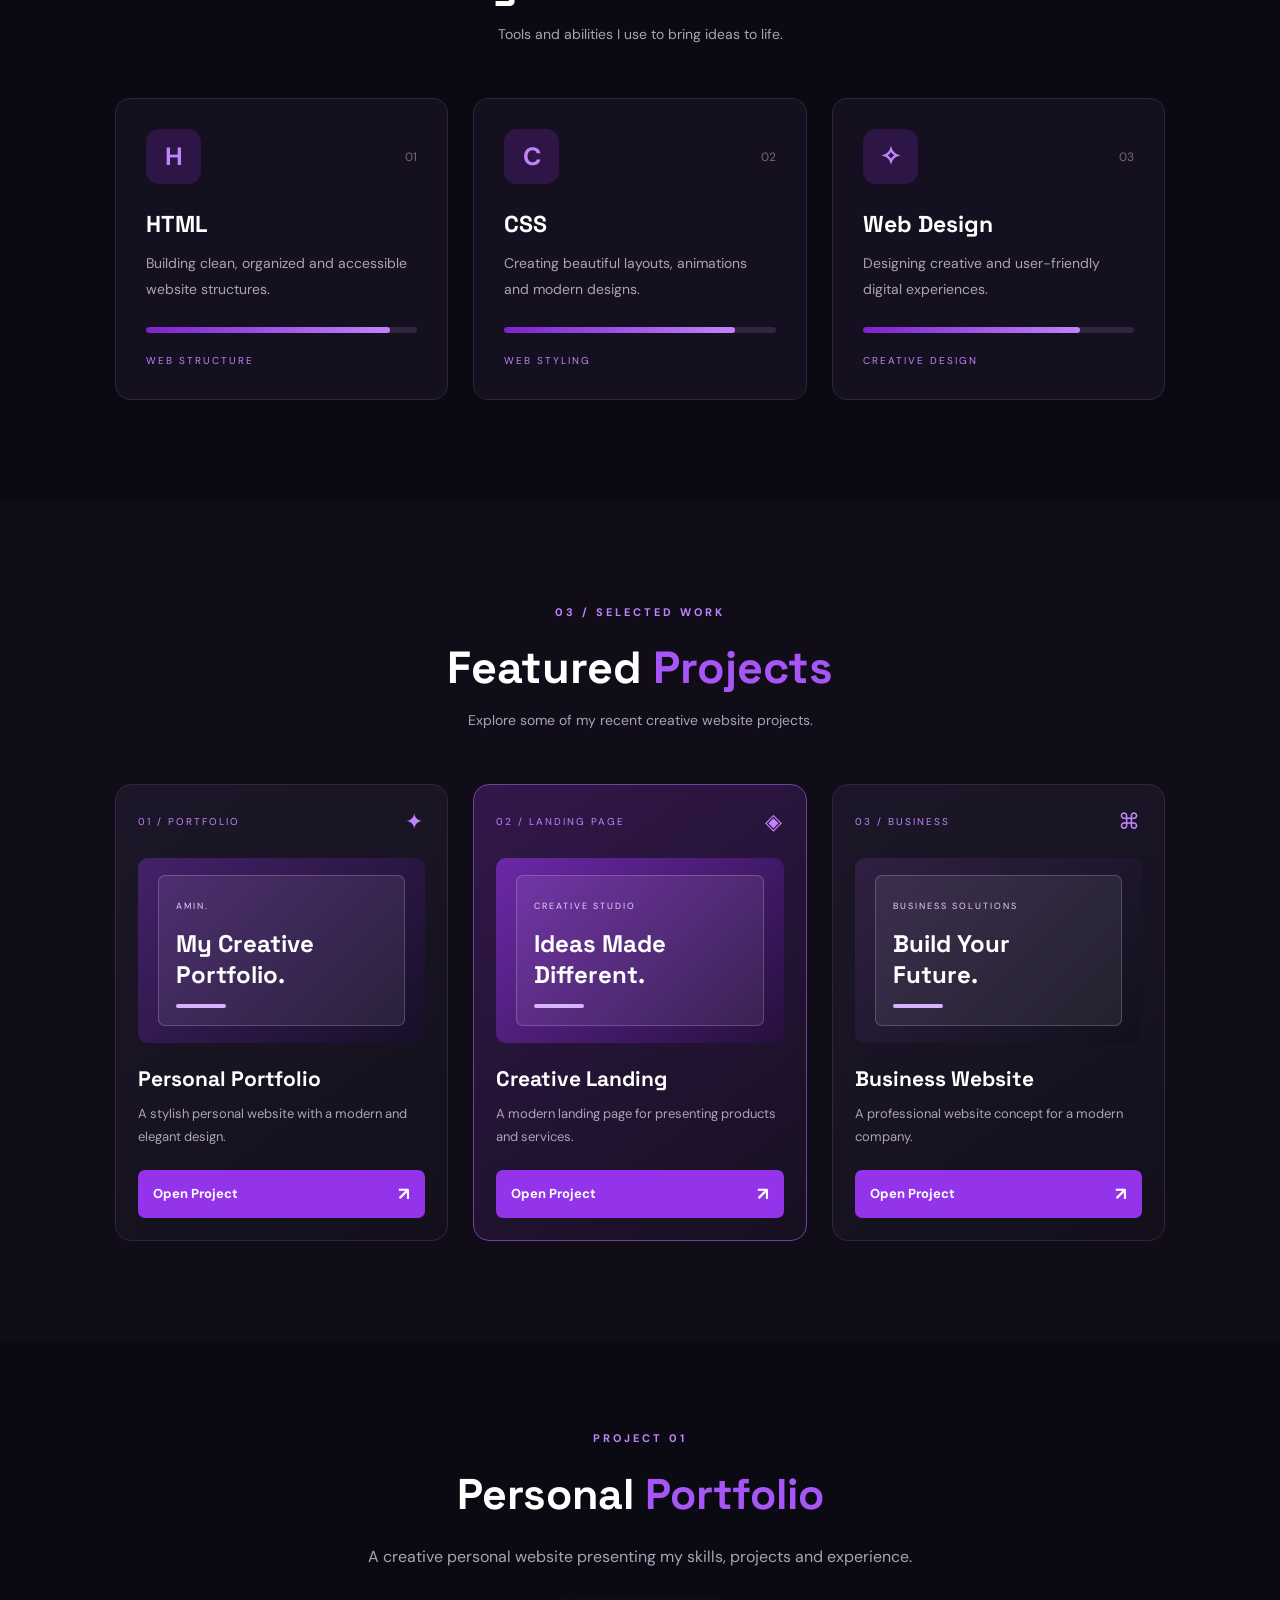
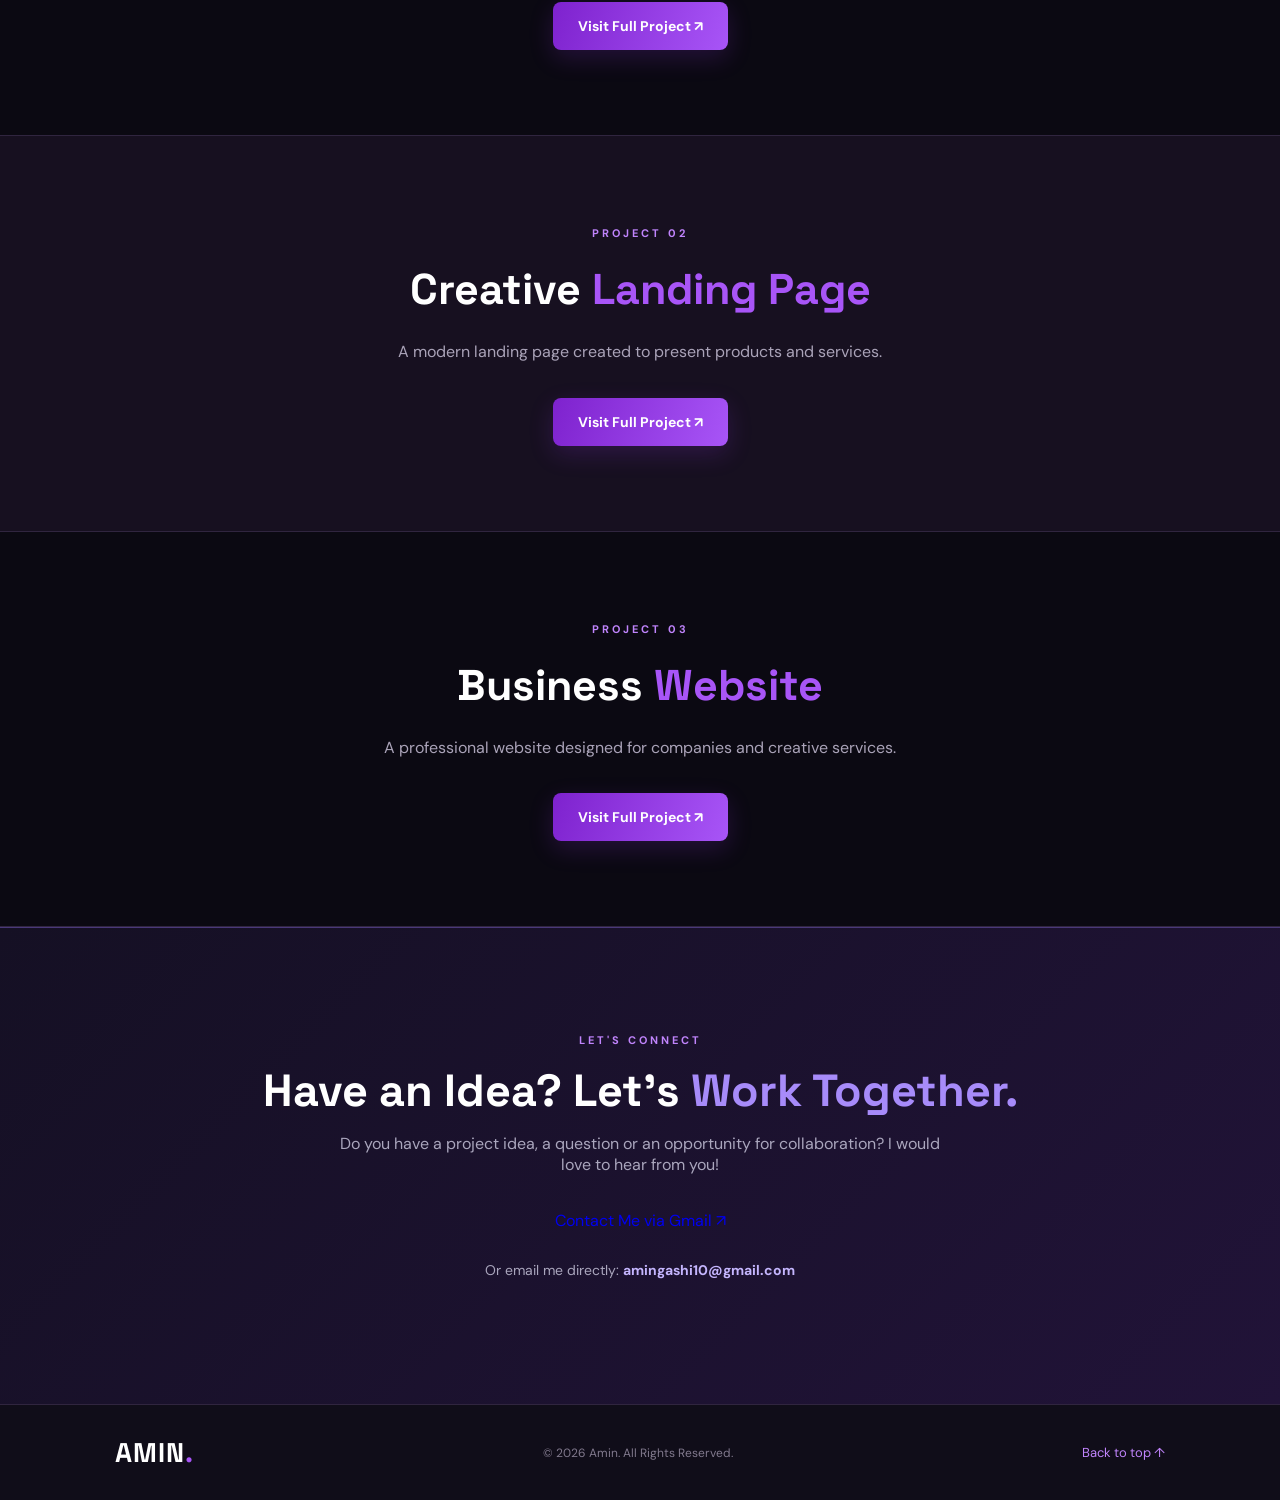
==== commit ed50dc8e: "hackathon" ====
--- a/hackathoon_2026/index.html
+++ b/hackathoon_2026/index.html
@@ -4,11 +4,19 @@
 <head>
     <meta charset="UTF-8">
     <meta name="viewport" content="width=device-width, initial-scale=1.0">
+
     <title>Amin | Creative Portfolio</title>
+
     <link rel="stylesheet" href="./css/style.css">
+    <link rel="stylesheet" href="./css/chatbot.css">
+
+    <script src="app.js" defer></script>
+    <script src="script.js" defer></script>
 </head>
+
 <body>
 
+<!-- HEADER -->
 <header>
     <nav>
         <a href="#home" class="logo">AMIN<span>.</span></a>
@@ -23,10 +31,12 @@
     </nav>
 </header>
 
+
 <!-- HOME -->
 <section class="hero" id="home">
 
     <div class="hero-content">
+
         <span class="tag">✦ CREATIVE WEB DESIGNER</span>
 
         <h1>
@@ -35,7 +45,7 @@
         </h1>
 
         <p>
-            Hi, I'm Amin. I create beautiful, modern and
+            Hi, I'm Amin GASHI. I create beautiful, modern and
             professional websites with creative ideas.
             I turn simple concepts into memorable digital experiences.
         </p>
@@ -46,25 +56,33 @@
         </div>
 
         <div class="hero-stats">
+
             <div>
                 <h3>03<span>+</span></h3>
                 <p>Projects</p>
             </div>
+
             <div>
                 <h3>02</h3>
                 <p>Technologies</p>
             </div>
+
             <div>
                 <h3>100<span>%</span></h3>
                 <p>Creativity</p>
             </div>
-        </div>
-    </div>
+
+        </div>
+
+    </div>
+
 
     <div class="hero-visual">
+
         <div class="glow"></div>
 
         <div class="hero-card">
+
             <span class="card-label">MY CREATIVE SPACE</span>
 
             <div class="card-icon">A.</div>
@@ -76,195 +94,340 @@
             <div class="card-line"></div>
 
             <p>Turning ideas into digital experiences.</p>
+
         </div>
 
         <div class="floating-text">✦ THINK DIFFERENT</div>
+
     </div>
 
 </section>
 
 
+<!-- ABOUT -->
 <section class="about section" id="about">
 
     <div class="section-heading">
+
         <span class="tag">01 / ABOUT ME</span>
+
         <h2>Get to Know <span>Me</span></h2>
-    </div>
+
+    </div>
+
 
     <div class="about-content">
 
         <div class="about-box">
+
             <span class="about-icon">✦</span>
+
             <h3>Who Am I?</h3>
+
             <p>
                 I'm Amin, a creative web designer passionate about
                 building modern websites. I enjoy combining creativity
                 and technology to create unique digital experiences.
             </p>
-        </div>
+
+        </div>
+
 
         <div class="about-box">
+
             <span class="about-icon">◈</span>
+
             <h3>My Vision</h3>
+
             <p>
                 My goal is to create websites that are visually
                 attractive, simple to use and memorable.
                 Every project is an opportunity to learn and improve.
             </p>
-        </div>
-
-    </div>
+
+        </div>
+
+    </div>
+
 </section>
 
+
+<!-- SKILLS -->
 <section class="skills section" id="skills">
 
     <div class="section-heading">
+
         <span class="tag">02 / MY EXPERTISE</span>
+
         <h2>My Creative <span>Skills</span></h2>
+
         <p>Tools and abilities I use to bring ideas to life.</p>
-    </div>
+
+    </div>
+
 
     <div class="skills-grid">
 
         <div class="skill-card">
+
             <div class="skill-top">
                 <span class="skill-icon">H</span>
                 <span class="skill-number">01</span>
             </div>
+
             <h3>HTML</h3>
-            <p>Building clean, organized and accessible website structures.</p>
-            <div class="line"><span class="html"></span></div>
+
+            <p>
+                Building clean, organized and accessible website structures.
+            </p>
+
+            <div class="line">
+                <span class="html"></span>
+            </div>
+
             <span class="skill-label">WEB STRUCTURE</span>
-        </div>
+
+        </div>
+
 
         <div class="skill-card">
+
             <div class="skill-top">
                 <span class="skill-icon">C</span>
                 <span class="skill-number">02</span>
             </div>
+
             <h3>CSS</h3>
-            <p>Creating beautiful layouts, animations and modern designs.</p>
-            <div class="line"><span class="css"></span></div>
+
+            <p>
+                Creating beautiful layouts, animations and modern designs.
+            </p>
+
+            <div class="line">
+                <span class="css"></span>
+            </div>
+
             <span class="skill-label">WEB STYLING</span>
-        </div>
+
+        </div>
+
 
         <div class="skill-card">
+
             <div class="skill-top">
                 <span class="skill-icon">✧</span>
                 <span class="skill-number">03</span>
             </div>
+
             <h3>Web Design</h3>
-            <p>Designing creative and user-friendly digital experiences.</p>
-            <div class="line"><span class="design"></span></div>
+
+            <p>
+                Designing creative and user-friendly digital experiences.
+            </p>
+
+            <div class="line">
+                <span class="design"></span>
+            </div>
+
             <span class="skill-label">CREATIVE DESIGN</span>
-        </div>
-
-    </div>
+
+        </div>
+
+    </div>
+
 </section>
 
 
+<!-- PROJECTS -->
 <section class="projects section" id="projects">
 
     <div class="section-heading">
+
         <span class="tag">03 / SELECTED WORK</span>
+
         <h2>Featured <span>Projects</span></h2>
+
         <p>Explore some of my recent creative website projects.</p>
-    </div>
+
+    </div>
+
 
     <div class="project-grid">
 
+
+        <!-- PROJECT 1 -->
         <article class="project-card">
+
             <div class="project-top">
                 <span>01 / PORTFOLIO</span>
                 <span class="project-symbol">✦</span>
             </div>
 
             <div class="project-preview portfolio-preview">
+
                 <div class="preview-window">
+
                     <span>AMIN.</span>
-                    <h3>My Creative<br>Portfolio.</h3>
+
+                    <h3>
+                        My Creative<br>
+                        Portfolio.
+                    </h3>
+
                     <div class="preview-line"></div>
-                </div>
+
+                </div>
+
             </div>
 
             <h3>Personal Portfolio</h3>
-            <p>A stylish personal website with a modern and elegant design.</p>
+
+            <p>
+                A stylish personal website with a modern and elegant design.
+            </p>
 
             <a href="#portfolio-project" class="project-btn">
                 Open Project <span>↗</span>
             </a>
+
         </article>
 
+
+        <!-- PROJECT 2 -->
         <article class="project-card featured">
+
             <div class="project-top">
                 <span>02 / LANDING PAGE</span>
                 <span class="project-symbol">◈</span>
             </div>
 
             <div class="project-preview landing-preview">
+
                 <div class="preview-window">
+
                     <span>CREATIVE STUDIO</span>
-                    <h3>Ideas Made<br>Different.</h3>
+
+                    <h3>
+                        Ideas Made<br>
+                        Different.
+                    </h3>
+
                     <div class="preview-line"></div>
-                </div>
+
+                </div>
+
             </div>
 
             <h3>Creative Landing</h3>
-            <p>A modern landing page for presenting products and services.</p>
+
+            <p>
+                A modern landing page for presenting products and services.
+            </p>
 
             <a href="#landing-project" class="project-btn">
                 Open Project <span>↗</span>
             </a>
+
         </article>
 
+
+        <!-- PROJECT 3 -->
         <article class="project-card">
+
             <div class="project-top">
                 <span>03 / BUSINESS</span>
                 <span class="project-symbol">⌘</span>
             </div>
 
             <div class="project-preview business-preview">
+
                 <div class="preview-window">
+
                     <span>BUSINESS SOLUTIONS</span>
-                    <h3>Build Your<br>Future.</h3>
+
+                    <h3>
+                        Build Your<br>
+                        Future.
+                    </h3>
+
                     <div class="preview-line"></div>
-                </div>
+
+                </div>
+
             </div>
 
             <h3>Business Website</h3>
-            <p>A professional website concept for a modern company.</p>
+
+            <p>
+                A professional website concept for a modern company.
+            </p>
 
             <a href="#business-project" class="project-btn">
                 Open Project <span>↗</span>
             </a>
+
         </article>
 
     </div>
+
 </section>
 
 
+<!-- PROJECT DETAILS -->
 <section class="project-detail" id="portfolio-project">
+
     <span class="tag">PROJECT 01</span>
+
     <h2>Personal <span>Portfolio</span></h2>
-    <p>A creative personal website presenting my skills, projects and experience.</p>
-    <a href="./portfolio.html" class="main-btn">Visit Full Project ↗</a>
+
+    <p>
+        A creative personal website presenting my skills,
+        projects and experience.
+    </p>
+
+    <a href="./portfolio.html" class="main-btn">
+        Visit Full Project ↗
+    </a>
+
 </section>
 
+
 <section class="project-detail alternate" id="landing-project">
+
     <span class="tag">PROJECT 02</span>
+
     <h2>Creative <span>Landing Page</span></h2>
-    <p>A modern landing page created to present products and services.</p>
-    <a href="./landing.html" class="main-btn">Visit Full Project ↗</a>
+
+    <p>
+        A modern landing page created to present products and services.
+    </p>
+
+    <a href="./landing.html" class="main-btn">
+        Visit Full Project ↗
+    </a>
+
 </section>
 
+
 <section class="project-detail" id="business-project">
+
     <span class="tag">PROJECT 03</span>
+
     <h2>Business <span>Website</span></h2>
-    <p>A professional website designed for companies and creative services.</p>
-    <a href="./business.html" class="main-btn">Visit Full Project ↗</a>
+
+    <p>
+        A professional website designed for companies
+        and creative services.
+    </p>
+
+    <a href="./business.html" class="main-btn">
+        Visit Full Project ↗
+    </a>
+
 </section>
 
 
+<!-- CONTACT -->
 <section class="contact" id="contact">
 
     <span class="tag">LET'S CONNECT</span>
@@ -281,24 +444,276 @@
         target="_blank"
         rel="noopener noreferrer"
         class="primary-btn">
+
         Contact Me via Gmail ↗
+
     </a>
 
+
     <p class="email-text">
+
         Or email me directly:
+
         <a href="mailto:amingashi10@gmail.com">
             amingashi10@gmail.com
         </a>
+
     </p>
 
 </section>
 
 
+<!-- FOOTER -->
 <footer>
+
     <a href="#home" class="logo">AMIN<span>.</span></a>
+
     <p>© 2026 Amin. All Rights Reserved.</p>
+
     <a href="#home" class="back-top">Back to top ↑</a>
+
 </footer>
+
+
+
+<!-- ================================= -->
+<!--           AMIN CHATBOT            -->
+<!-- ================================= -->
+
+<div class="chat-container">
+
+    <!-- CHECKBOX -->
+    <input type="checkbox" id="chat-open">
+
+
+    <!-- ROBOT BUTTON -->
+    <label
+        for="chat-open"
+        class="chat-button"
+        aria-label="Open chatbot">
+
+        🤖
+
+    </label>
+
+
+    <!-- CHAT WINDOW -->
+    <div class="chat-window">
+
+
+        <!-- CHAT HEADER -->
+        <div class="chat-header">
+
+            <div class="avatar">A.</div>
+
+            <div class="chat-title">
+
+                <h3>Amin's Assistant</h3>
+
+                <span>● Online</span>
+
+            </div>
+
+            <label
+                for="chat-open"
+                class="close-chat"
+                aria-label="Close chatbot">
+
+                ✕
+
+            </label>
+
+        </div>
+
+
+
+        <!-- CHAT BODY -->
+        <div class="chat-body">
+
+
+            <!-- WELCOME MESSAGE -->
+            <div class="bot-message">
+
+                Hey! 👋 Welcome to Amin's Portfolio!
+
+                I'm your virtual assistant.
+                Choose a question below to learn more about Amin.
+
+            </div>
+
+
+            <p class="question-label">
+                POPULAR QUESTIONS
+            </p>
+
+
+
+            <!-- QUESTION 1 -->
+            <details>
+
+                <summary>👤 Who is Amin?</summary>
+
+                <div class="answer">
+
+                    Amin Gashi is a creative web designer passionate
+                    about building modern, beautiful and professional websites.
+
+                </div>
+
+            </details>
+
+
+
+            <!-- QUESTION 2 -->
+            <details>
+
+                <summary>🎂 How old is Amin?</summary>
+
+                <div class="answer">
+
+                    Amin is currently 12 years old and will turn
+                    13 on December 6! 🎉
+
+                </div>
+
+            </details>
+
+
+
+            <!-- QUESTION 3 -->
+            <details>
+
+                <summary>💻 What are his skills?</summary>
+
+                <div class="answer">
+
+                    Amin has skills in HTML, CSS and Web Design.
+
+                    He enjoys creating modern website layouts
+                    and creative digital experiences.
+
+                </div>
+
+            </details>
+
+
+
+            <!-- QUESTION 4 -->
+            <details>
+
+                <summary>🚀 What projects has he created?</summary>
+
+                <div class="answer">
+
+                    Amin has presented three projects:
+
+                    <br><br>
+
+                    01. Personal Portfolio
+
+                    <br>
+
+                    02. Creative Landing Page
+
+                    <br>
+
+                    03. Business Website
+
+                </div>
+
+            </details>
+
+
+
+            <!-- QUESTION 5 -->
+            <details>
+
+                <summary>🤝 Is he open to collaboration?</summary>
+
+                <div class="answer">
+
+                    Yes! Amin is interested in new projects,
+                    creative ideas and collaboration opportunities.
+
+                </div>
+
+            </details>
+
+
+
+            <!-- QUESTION 6 -->
+            <details>
+
+                <summary>📩 How can I contact him?</summary>
+
+                <div class="answer">
+
+                    You can contact Amin through Gmail:
+
+                    <br><br>
+
+                    <a href="mailto:amingashi10@gmail.com">
+
+                        amingashi10@gmail.com ↗
+
+                    </a>
+
+                </div>
+
+            </details>
+
+
+
+            <!-- QUESTION 7 -->
+            <details>
+
+                <summary>🎨 What is his goal?</summary>
+
+                <div class="answer">
+
+                    His goal is to improve his web development skills,
+                    create amazing websites and work on interesting projects.
+
+                </div>
+
+            </details>
+
+
+
+            <!-- QUESTION 8 -->
+            <details>
+
+                <summary>🎉 When is Amin's birthday?</summary>
+
+                <div class="answer">
+
+                    Amin's birthday is on December 6.
+
+                    He celebrates his birthday every year! 🎂
+
+                </div>
+
+            </details>
+
+
+        </div>
+
+
+
+        <!-- CHAT FOOTER -->
+        <div class="chat-footer">
+
+            ✦ Powered by Amin's Portfolio
+
+        </div>
+
+
+    </div>
+
+</div>
+
+<!-- END CHATBOT -->
+
 
 </body>
 </html>
--- a/hackathoon_2026/css/chatbot.css
+++ b/hackathoon_2026/css/chatbot.css
@@ -0,0 +1,208 @@
+
+.chat-container {
+    position: fixed;
+    right: 25px;
+    bottom: 25px;
+    z-index: 9999;
+    font-family: Arial, sans-serif;
+}
+
+/* Hide checkbox */
+#chat-open {
+    display: none;
+}
+
+/* Robot button */
+.chat-button {
+    width: 65px;
+    height: 65px;
+    display: flex;
+    justify-content: center;
+    align-items: center;
+    background: linear-gradient(135deg, #8b5cf6, #06b6d4);
+    color: white;
+    border-radius: 50%;
+    font-size: 35px;
+    cursor: pointer;
+    box-shadow: 0 5px 30px #8b5cf655;
+    transition: .3s;
+}
+
+.chat-button:hover {
+    transform: scale(1.12) rotate(8deg);
+}
+
+/* Chat window */
+.chat-window {
+    position: absolute;
+    right: 0;
+    bottom: 85px;
+    width: 350px;
+    height: 470px;
+    background: #11111d;
+    border: 1px solid #343047;
+    border-radius: 20px;
+    overflow: hidden;
+    display: flex;
+    flex-direction: column;
+    opacity: 0;
+    visibility: hidden;
+    transform: translateY(20px);
+    transition: .3s ease;
+    box-shadow: 0 15px 50px #0009;
+}
+
+/* Open chatbot */
+#chat-open:checked ~ .chat-window {
+    opacity: 1;
+    visibility: visible;
+    transform: translateY(0);
+}
+
+/* Header */
+.chat-header {
+    display: flex;
+    align-items: center;
+    gap: 12px;
+    padding: 17px;
+    color: white;
+    background: linear-gradient(120deg, #21153d, #172b43);
+}
+
+.avatar {
+    width: 43px;
+    height: 43px;
+    display: grid;
+    place-items: center;
+    background: linear-gradient(135deg, #8b5cf6, #06b6d4);
+    border-radius: 12px;
+    font-weight: bold;
+    font-size: 19px;
+}
+
+.chat-header h3 {
+    font-size: 15px;
+    margin: 0 0 5px;
+}
+
+.chat-header span {
+    color: #4ade80;
+    font-size: 11px;
+}
+
+.close-chat {
+    margin-left: auto;
+    cursor: pointer;
+    font-size: 20px;
+    color: white;
+}
+
+/* Chat body */
+.chat-body {
+    padding: 15px;
+    flex: 1;
+    overflow-y: auto;
+    background: #11111d;
+}
+
+.bot-message {
+    background: #252337;
+    color: white;
+    padding: 13px;
+    border-radius: 13px;
+    font-size: 13px;
+    line-height: 1.6;
+    margin-bottom: 15px;
+}
+
+.question-label {
+    color: #85839a;
+    font-size: 10px;
+    letter-spacing: 1.5px;
+    margin: 15px 0 10px;
+}
+
+/* Questions */
+.chat-body details {
+    margin-bottom: 10px;
+}
+
+.chat-body summary {
+    background: #252337;
+    color: #c4b5fd;
+    padding: 12px;
+    border-radius: 10px;
+    font-size: 12px;
+    cursor: pointer;
+    transition: .3s;
+    list-style: none;
+}
+
+.chat-body summary::-webkit-details-marker {
+    display: none;
+}
+
+.chat-body summary::after {
+    content: "+";
+    float: right;
+    font-size: 16px;
+}
+
+.chat-body details[open] summary::after {
+    content: "−";
+}
+
+.chat-body summary:hover {
+    background: #393052;
+    color: white;
+}
+
+.chat-body details[open] summary {
+    background: #49317b;
+    color: white;
+    border-radius: 10px 10px 0 0;
+}
+
+/* Answers */
+.answer {
+    background: #1c1b2b;
+    color: #eeeeff;
+    padding: 13px;
+    font-size: 12px;
+    line-height: 1.7;
+    border-radius: 0 0 10px 10px;
+}
+
+.answer a {
+    color: #a78bfa;
+    text-decoration: none;
+    overflow-wrap: anywhere;
+}
+
+.answer a:hover {
+    text-decoration: underline;
+}
+
+/* Footer */
+.chat-footer {
+    text-align: center;
+    padding: 12px;
+    background: #171625;
+    color: #85839a;
+    font-size: 10px;
+    border-top: 1px solid #343047;
+}
+
+/* Mobile */
+@media (max-width: 450px) {
+    .chat-window {
+        width: calc(100vw - 30px);
+        right: -10px;
+        height: 440px;
+    }
+
+    .chat-container {
+        right: 20px;
+        bottom: 20px;
+    }
+}
